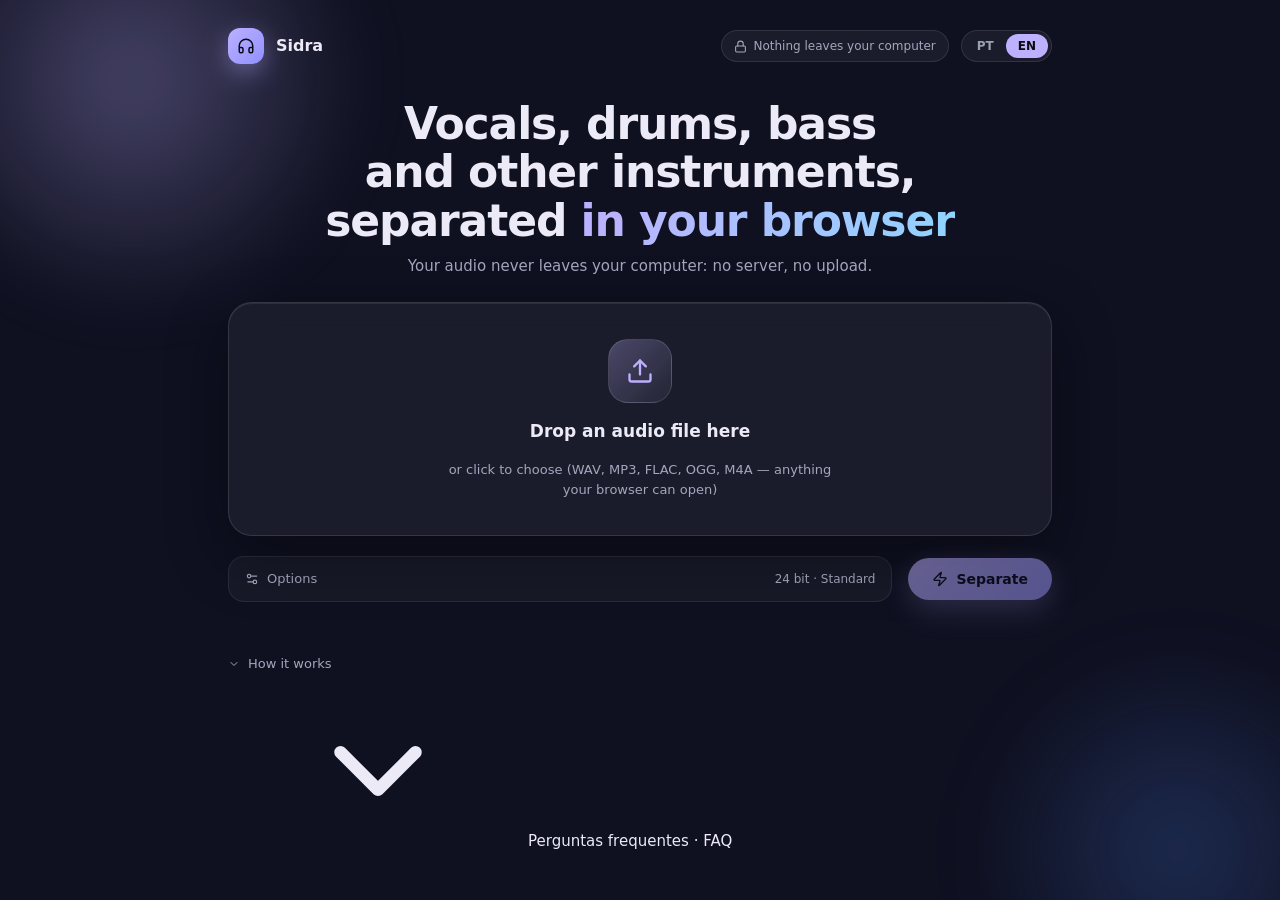
==== index.html @ 25a7bd75 "Renomeia para Sidra e adiciona SEO para sidrastems.com Titulo Sidra (PT/EN), meta tags, canonical, O" ====
<!doctype html>
<html lang="pt-BR">
<head>
<meta charset="utf-8">
<meta name="viewport" content="width=device-width, initial-scale=1">
<title>Sidra · Separador de Stems</title>
<link rel="icon" href="favicon.svg" type="image/svg+xml">
<link rel="canonical" href="https://sidrastems.com/">
<meta name="description" content="Sidra: separador de stems grátis no navegador. Separe voz, bateria, baixo e outros instrumentos de qualquer música com IA (Demucs). Sem upload, sem cadastro. Free AI stem splitter.">
<meta name="robots" content="index, follow, max-image-preview:large">
<meta name="theme-color" content="#0b0d14">
<meta property="og:type" content="website">
<meta property="og:site_name" content="Sidra">
<meta property="og:title" content="Sidra · Separador de Stems grátis no navegador">
<meta property="og:description" content="Separe voz, bateria, baixo e outros instrumentos com IA, direto no navegador. Sem upload, sem cadastro. Free stem separator.">
<meta property="og:url" content="https://sidrastems.com/">
<meta property="og:image" content="https://sidrastems.com/og.png">
<meta property="og:image:width" content="1200">
<meta property="og:image:height" content="630">
<meta property="og:locale" content="pt_BR">
<meta property="og:locale:alternate" content="en_US">
<meta name="twitter:card" content="summary_large_image">
<meta name="twitter:title" content="Sidra · Free stem separator in your browser">
<meta name="twitter:description" content="Split vocals, drums, bass and other instruments with AI. Runs locally in your browser: no upload, no sign-up.">
<meta name="twitter:image" content="https://sidrastems.com/og.png">
<script type="application/ld+json">
{"@context":"https://schema.org","@type":"WebApplication","name":"Sidra","alternateName":["Sidra Stems","Sidra Stem Separator"],"url":"https://sidrastems.com/","description":"Free AI stem separator that runs in the browser. Splits a song into vocals, drums, bass and other instruments using the open-source Demucs (htdemucs) model. No upload, no sign-up.","applicationCategory":"MultimediaApplication","operatingSystem":"Any (modern web browser)","browserRequirements":"Requires WebAssembly; WebGPU recommended (Chrome or Edge 113+)","inLanguage":["pt-BR","en"],"isAccessibleForFree":true,"offers":{"@type":"Offer","price":"0","priceCurrency":"USD"},"featureList":["Separa voz, bateria, baixo e outros","Roda no navegador, sem upload","Exporta WAV 16 ou 24 bits e .zip","Separate vocals, drums, bass and other stems","Runs locally, your audio never leaves your device"]}
</script>
<meta name="color-scheme" content="dark">
<style>
  /* ============================================================================================
     Interface "1f Glass" (handoff do Claude Design). Tema escuro único.

     COMO OS ESTADOS FUNCIONAM (o JS alterna, o CSS só esconde):
       - Cada estado é uma seção do HTML. Esconder = atributo `hidden` ou classe `.oculto`
         (as duas têm o mesmo efeito, abaixo). O app.js usa as duas.
       - #tela-selecao   estados "inicial" e "arquivo": hero + #zona + opções + botões.
                         Dentro de #zona: #zona-inicial (ícone upload) OU #zona-arquivo (cartão do arquivo).
       - #painel-status  estado "processando".
       - #painel-erro    estado "erro" (cartão do arquivo + #toast).
       - #painel-resultado  estado "resultado" (transporte + 4 cartões de stem).
     Nada de HTML é gerado em tempo de execução para os cartões: o JS só preenche texto, `d` dos
     paths do waveform, `href`/`aria-pressed`/`value` e alterna `hidden`.
     ============================================================================================ */
  :root {
    --ac: oklch(0.80 0.12 290);
    --ac2: #8fd3ff; --azul: #4060ff;
    --fundo: #0f1020; --texto: #eceaf6; --suave: #a7a5bd; --miolo: #171836;
    --ok: #8fe3b0; --erro: #ff8a80; --erro-texto: #d9b7b3;
    --sobre-ac: #0b0b14;
    --vidro: rgba(255,255,255,.05); --vidro-botao: rgba(255,255,255,.06); --vidro-leve: rgba(255,255,255,.08); --vidro-forte: rgba(255,255,255,.14);
    --borda-1: rgba(255,255,255,.08); --borda-2: rgba(255,255,255,.10); --borda-3: rgba(255,255,255,.12);
    --grad-primario: linear-gradient(135deg, var(--ac), color-mix(in oklch, var(--ac) 70%, var(--azul)));
    color-scheme: dark;
  }
  * { box-sizing: border-box; }
  [hidden], .oculto { display: none !important; }
  body { margin: 0; background: var(--fundo); }
  details > summary { list-style: none; }
  details > summary::-webkit-details-marker { display: none; }
  a { color: #b9c6ff; }
  a:hover { color: #dfe5ff; }
  button, select, input { font-family: system-ui, sans-serif; }
  button:focus-visible, summary:focus-visible, #zona:focus-visible, select:focus-visible, input:focus-visible { outline: 2px solid var(--ac); outline-offset: 2px; }

  /* ---- página e brilhos de fundo ---- */
  .pagina { background: var(--fundo); color: var(--texto); font: 15px/1.5 system-ui, -apple-system, "Segoe UI", sans-serif;
            min-height: 100dvh; display: flex; flex-direction: column; position: relative; overflow: hidden; isolation: isolate; }
  .brilhos { position: absolute; inset: 0; overflow: hidden; pointer-events: none; z-index: 0; }
  .brilho { position: absolute; border-radius: 50%; filter: blur(30px); }
  .brilho-a { width: 520px; height: 520px; left: -10%; top: -20%;
              background: radial-gradient(circle, color-mix(in oklch, var(--ac) 32%, transparent), transparent 65%);
              animation: deriva 18s ease-in-out infinite; }
  .brilho-b { width: 460px; height: 460px; right: -10%; bottom: -20%;
              background: radial-gradient(circle, rgba(80,140,255,.22), transparent 65%);
              animation: deriva 24s ease-in-out infinite reverse; }
  @keyframes deriva { 0% { transform: translate(0,0); } 50% { transform: translate(60px,-40px); } 100% { transform: translate(0,0); } }
  @keyframes girar { to { transform: rotate(360deg); } }
  @media (prefers-reduced-motion: reduce) {
    .brilho-a, .brilho-b, .anel-giro { animation: none; }
    * { transition-duration: .01ms !important; }
  }

  .conteudo { position: relative; z-index: 1; max-width: 880px; width: 100%; margin: 0 auto; padding: 28px 28px 48px;
              display: flex; flex-direction: column; gap: 20px; flex: 1; }
  .ic { width: 100%; height: 100%; display: block; }
  .icone { display: inline-flex; flex: none; }

  /* ---- cartão glass (base) ---- */
  .vidro { background: var(--vidro); border: 1px solid var(--borda-3); border-radius: 24px;
           -webkit-backdrop-filter: blur(20px); backdrop-filter: blur(20px);
           box-shadow: 0 20px 60px rgba(0,0,0,.35), inset 0 1px 0 rgba(255,255,255,.08); }

  /* ---- header ---- */
  .topo { display: flex; align-items: center; justify-content: space-between; gap: 16px; flex-wrap: wrap; }
  .marca { display: flex; align-items: center; gap: 12px; }
  .marca-logo { width: 36px; height: 36px; border-radius: 12px; background: linear-gradient(135deg, var(--ac), color-mix(in oklch, var(--ac) 60%, var(--azul)));
                display: inline-flex; align-items: center; justify-content: center; color: var(--sobre-ac);
                box-shadow: 0 8px 24px color-mix(in oklch, var(--ac) 40%, transparent); }
  .marca-logo .icone { width: 18px; height: 18px; }
  .marca strong { font-size: 16px; font-weight: 600; }
  .topo-dir { display: flex; align-items: center; gap: 12px; }
  .privacidade { display: inline-flex; align-items: center; gap: 6px; font-size: 12px; color: var(--suave); background: var(--vidro);
                 border: 1px solid var(--borda-2); padding: 6px 12px; border-radius: 999px; white-space: nowrap; }
  .privacidade .icone { width: 13px; height: 13px; }
  .idiomas { display: flex; background: var(--vidro); border: 1px solid var(--borda-2); border-radius: 999px; padding: 3px; }
  .idiomas button { border: 0; border-radius: 999px; padding: 5px 12px; font: 600 12px system-ui, sans-serif; cursor: pointer;
                    background: transparent; color: #9aa1ac; }
  .idiomas button[aria-pressed="true"] { background: var(--ac); color: #0b0b0c; }

  /* ---- hero ---- */
  .hero { text-align: center; padding: 16px 0 4px; display: flex; flex-direction: column; gap: 10px; align-items: center; }
  .hero h1 { margin: 0; font-size: clamp(30px, 4.5vw, 44px); font-weight: 600; letter-spacing: -0.025em; line-height: 1.1; text-wrap: balance; }
  .hero h1 .destaque { background: linear-gradient(90deg, var(--ac), var(--ac2)); -webkit-background-clip: text; background-clip: text; color: transparent; }
  .hero p { margin: 0; color: var(--suave); max-width: 52ch; text-wrap: pretty; }

  /* ---- drop zone ---- */
  #zona { padding: 36px 28px; display: flex; flex-direction: column; align-items: center; gap: 16px; cursor: pointer;
          transition: border-color .2s, background .2s; }
  #zona:hover, #zona.sobre { border-color: var(--ac); background: rgba(255,255,255,.07); }
  .zona-inicial { display: flex; flex-direction: column; align-items: center; gap: 16px; }
  .zona-icone { width: 64px; height: 64px; border-radius: 20px; background: linear-gradient(135deg, color-mix(in oklch, var(--ac) 30%, transparent), rgba(255,255,255,.04));
                border: 1px solid var(--borda-3); display: inline-flex; align-items: center; justify-content: center; color: var(--ac); }
  .zona-icone .icone { width: 28px; height: 28px; }
  .zona-titulo { font-size: 17px; font-weight: 600; }
  .zona-dica { font-size: 13px; color: var(--suave); text-align: center; max-width: 50ch; text-wrap: pretty; }
  .zona-arquivo { width: 100%; display: flex; flex-direction: column; gap: 14px; }
  .arquivo-linha { display: flex; align-items: center; gap: 12px; flex-wrap: wrap; }
  .arquivo-icone { width: 40px; height: 40px; border-radius: 12px; background: color-mix(in oklch, var(--ac) 20%, transparent);
                   display: inline-flex; align-items: center; justify-content: center; color: var(--ac); }
  .arquivo-icone .icone { width: 18px; height: 18px; }
  .arquivo-texto { display: flex; flex-direction: column; min-width: 0; }
  .arquivo-texto strong { font-weight: 600; word-break: break-all; }
  .arquivo-meta { font-size: 12px; color: var(--suave); }
  .arquivo-pronto { margin-left: auto; display: inline-flex; align-items: center; gap: 6px; font-size: 12px; color: var(--ok); }
  .arquivo-pronto .icone { width: 14px; height: 14px; }
  .onda-caixa { background: rgba(0,0,0,.25); border-radius: 14px; padding: 10px 14px; }

  /* ---- waveform (SVG de área) ---- */
  .onda { width: 100%; height: 64px; display: block; }
  .onda-fundo { fill: rgba(255,255,255,.14); }
  .onda-frente { fill: var(--ac); }

  /* ---- opções + botões ---- */
  .linha-acao { display: flex; justify-content: space-between; align-items: center; gap: 16px; flex-wrap: wrap; }
  #opcoes { flex: 1; min-width: 240px; background: rgba(255,255,255,.04); border: 1px solid var(--borda-1); border-radius: 16px; padding: 12px 16px; }
  #opcoes > summary { cursor: pointer; font-size: 13px; color: var(--suave); display: flex; align-items: center; gap: 8px; }
  #opcoes > summary .icone { width: 14px; height: 14px; }
  #resumo-opcoes { margin-left: auto; font-size: 12px; }
  .opcoes-grade { display: grid; grid-template-columns: repeat(auto-fit, minmax(min(100%, 180px), 1fr)); gap: 12px; margin-top: 14px; }
  .opcoes-grade label { display: flex; flex-direction: column; gap: 4px; font-size: 12px; color: var(--suave); }
  .opcoes-grade select { font: 13px system-ui, sans-serif; color: var(--texto); background: var(--vidro-botao); border: 1px solid var(--borda-2); border-radius: 10px; padding: 8px 10px; }
  .botoes { display: flex; gap: 10px; align-items: center; flex-wrap: wrap; }

  .btn { display: inline-flex; align-items: center; gap: 8px; font: 600 14px system-ui, sans-serif; border-radius: 999px; cursor: pointer; white-space: nowrap; }
  .btn .icone { width: 16px; height: 16px; }
  .btn-primario { background: var(--grad-primario); color: var(--sobre-ac); border: 0; padding: 13px 24px;
                  box-shadow: 0 10px 30px color-mix(in oklch, var(--ac) 35%, transparent); }
  .btn-secundario { background: var(--vidro-botao); color: var(--texto); border: 1px solid var(--borda-2); padding: 12px 20px; }
  .btn-secundario:hover { background: var(--vidro-forte); }
  .btn:disabled { opacity: .5; cursor: default; }

  /* ---- processando ---- */
  #painel-status { padding: 32px; display: flex; flex-direction: column; gap: 20px; align-items: center; text-align: center; }
  .anel { --p: 0%; width: 88px; height: 88px; border-radius: 50%; display: flex; align-items: center; justify-content: center; position: relative;
          background: conic-gradient(var(--ac) 0 var(--p), rgba(255,255,255,.08) var(--p) 100%); }
  .anel-giro { position: absolute; inset: 0; border-radius: 50%; background: conic-gradient(transparent 0 70%, rgba(255,255,255,.25) 85%, transparent 100%);
               animation: girar 2s linear infinite; }
  .anel-miolo { width: 70px; height: 70px; border-radius: 50%; background: var(--miolo); display: flex; align-items: center; justify-content: center;
                font: 600 16px system-ui, sans-serif; color: var(--texto); position: relative; }
  .proc-texto { display: flex; flex-direction: column; gap: 4px; }
  #status-texto { font-size: 18px; font-weight: 600; }
  #status-detalhe { color: var(--suave); font-size: 13px; }
  #status-detalhe:empty { display: none; }
  .trilho { width: 100%; max-width: 420px; height: 6px; border-radius: 999px; background: var(--vidro-leve); overflow: hidden; position: relative; }
  #barra { height: 100%; width: 0; border-radius: 999px; background: linear-gradient(90deg, var(--ac), var(--ac2)); transition: width .25s; }
  #avisos { color: var(--erro); font-size: 12px; white-space: pre-wrap; }
  #avisos:empty { display: none; }
  #cancelar { font-size: 13px; padding: 10px 18px; }

  /* ---- erro (cartão do arquivo) ---- */
  #painel-erro { padding: 36px 28px; display: flex; flex-direction: column; align-items: center; gap: 16px; text-align: center; box-shadow: 0 20px 60px rgba(0,0,0,.35); }
  #painel-erro .zona-icone { background: rgba(255,255,255,.04); color: var(--suave); }
  #painel-erro .zona-icone .icone { width: 28px; height: 28px; }
  .erro-acoes { display: flex; gap: 10px; flex-wrap: wrap; justify-content: center; }
  .erro-acoes .btn-primario { padding: 12px 22px; }

  /* ---- transporte ---- */
  #transporte { display: flex; align-items: center; gap: 14px; flex-wrap: wrap; background: var(--vidro); border: 1px solid var(--borda-3); border-radius: 20px; padding: 12px 16px;
                -webkit-backdrop-filter: blur(20px); backdrop-filter: blur(20px); }
  #btn-play { width: 48px; height: 48px; border-radius: 50%; border: 0; background: var(--grad-primario); color: var(--sobre-ac);
              display: inline-flex; align-items: center; justify-content: center; cursor: pointer;
              box-shadow: 0 8px 24px color-mix(in oklch, var(--ac) 35%, transparent); }
  #btn-play .icone { width: 18px; height: 18px; }
  .transporte-info { display: flex; flex-direction: column; min-width: 0; flex: 1; }
  .transporte-tempo { font-variant-numeric: tabular-nums; font-weight: 700; }
  .transporte-tempo .total { color: var(--suave); font-weight: 400; }
  #resumo { font-size: 12px; color: var(--suave); white-space: nowrap; overflow: hidden; text-overflow: ellipsis; }
  #baixar-todos { font-size: 13px; padding: 10px 16px; background: var(--vidro-leve); border: 1px solid var(--borda-3); color: var(--texto); }
  #baixar-todos:hover { background: var(--vidro-forte); }

  /* ---- cartões de stem ---- */
  #grade-stems { display: grid; grid-template-columns: repeat(auto-fit, minmax(min(100%, 340px), 1fr)); gap: 14px; }
  .stem-cartao { background: var(--vidro); border: 1px solid var(--borda-2); border-radius: 20px; padding: 16px 18px;
                 -webkit-backdrop-filter: blur(20px); backdrop-filter: blur(20px);
                 display: flex; flex-direction: column; gap: 12px; box-shadow: inset 0 1px 0 rgba(255,255,255,.06); transition: opacity .2s; }
  .stem-cartao[data-inativo="true"] { opacity: .35; }
  .stem-topo { display: flex; align-items: center; gap: 10px; }
  .stem-icone { width: 32px; height: 32px; border-radius: 10px; background: color-mix(in oklch, var(--ac) 18%, transparent);
                display: inline-flex; align-items: center; justify-content: center; color: var(--ac); }
  .stem-icone .icone { width: 16px; height: 16px; }
  .btn-play-stem { width: 36px; height: 36px; flex: none; border-radius: 50%; border: 0; background: var(--grad-primario); color: var(--sobre-ac);
                   display: inline-flex; align-items: center; justify-content: center; cursor: pointer; padding: 0;
                   box-shadow: 0 10px 30px color-mix(in oklch, var(--ac) 35%, transparent); }
  .btn-play-stem .icone { width: 14px; height: 14px; }
  .stem-nome { font-weight: 600; }
  .stem-meta { margin-left: auto; font-size: 12px; color: var(--suave); }
  .stem-controles { display: flex; align-items: center; gap: 8px; flex-wrap: wrap; }
  .stem-controles button { height: 30px; padding: 0 12px; border-radius: 999px; border: 1px solid var(--borda-3); font: 600 12px system-ui, sans-serif; cursor: pointer;
                           background: var(--vidro-botao); color: var(--texto); white-space: nowrap; }
  .stem-controles .btn-mudo[aria-pressed="true"] { background: #ff8a80; color: #2a0d0a; }
  .stem-controles .btn-solo[aria-pressed="true"] { background: var(--ac); color: var(--sobre-ac); }
  .stem-vol-icone { width: 14px; height: 14px; display: inline-flex; color: var(--suave); margin-left: 4px; }
  .stem-controles input[type=range] { flex: 1; min-width: 60px; accent-color: var(--ac); height: 30px; margin: 0; }
  .stem-controles .btn-wav { display: inline-flex; align-items: center; gap: 6px; background: var(--vidro-leve); color: var(--ac); }
  .stem-controles .btn-wav:hover { background: var(--vidro-forte); }
  .stem-controles .btn-wav .icone { width: 14px; height: 14px; }

  /* ---- toast de erro ---- */
  #toast { position: absolute; right: 20px; bottom: 20px; z-index: 2; max-width: 380px; background: rgba(40,16,24,.75); border: 1px solid rgba(255,120,110,.35);
           border-radius: 16px; padding: 14px 16px; -webkit-backdrop-filter: blur(20px); backdrop-filter: blur(20px);
           display: flex; gap: 12px; align-items: flex-start; box-shadow: 0 20px 50px rgba(0,0,0,.5); }
  #toast > .icone { width: 20px; height: 20px; color: var(--erro); }
  .toast-texto { display: flex; flex-direction: column; gap: 2px; flex: 1; min-width: 0; }
  #toast-titulo { font-size: 14px; font-weight: 700; }
  #toast-detalhe { font-size: 12px; color: var(--erro-texto); text-wrap: pretty; }
  #toast-fechar { width: 24px; height: 24px; border: 0; background: transparent; color: var(--erro-texto); cursor: pointer; padding: 0; display: inline-flex; }
  #toast-fechar .icone { width: 16px; height: 16px; margin: auto; }

  /* ---- como funciona ---- */
  #como { margin-top: auto; color: var(--suave); font-size: 13px; }
  #como > summary { cursor: pointer; display: inline-flex; align-items: center; gap: 8px; }
  #como > summary .icone { width: 12px; height: 12px; }
  #como p { margin: 8px 0 0; max-width: 70ch; text-wrap: pretty; }
  #como p strong { color: var(--texto); font-weight: 500; }

  @media (max-width: 560px) {
    .conteudo { padding: 20px 16px 40px; }
    #zona, #painel-erro { padding: 28px 16px; }
  }
</style>
</head>
<body>
<!-- Ícones Lucide (MIT), traço 2, pontas redondas. Uso: <span class="icone"><svg class="ic"><use href="#i-nome"/></svg></span> -->
<svg width="0" height="0" style="position:absolute" aria-hidden="true" focusable="false">
  <defs>
    <symbol id="i-upload" viewBox="0 0 24 24" fill="none" stroke="currentColor" stroke-width="2" stroke-linecap="round" stroke-linejoin="round"><path d="M21 15v4a2 2 0 0 1-2 2H5a2 2 0 0 1-2-2v-4"/><polyline points="17 8 12 3 7 8"/><line x1="12" x2="12" y1="3" y2="15"/></symbol>
    <symbol id="i-download" viewBox="0 0 24 24" fill="none" stroke="currentColor" stroke-width="2" stroke-linecap="round" stroke-linejoin="round"><path d="M21 15v4a2 2 0 0 1-2 2H5a2 2 0 0 1-2-2v-4"/><polyline points="7 10 12 15 17 10"/><line x1="12" x2="12" y1="15" y2="3"/></symbol>
    <symbol id="i-play" viewBox="0 0 24 24" fill="none" stroke="currentColor" stroke-width="2" stroke-linecap="round" stroke-linejoin="round"><polygon points="6 3 20 12 6 21 6 3" fill="currentColor"/></symbol>
    <symbol id="i-pause" viewBox="0 0 24 24" fill="none" stroke="currentColor" stroke-width="2" stroke-linecap="round" stroke-linejoin="round"><rect x="14" y="4" width="4" height="16" rx="1" fill="currentColor"/><rect x="6" y="4" width="4" height="16" rx="1" fill="currentColor"/></symbol>
    <symbol id="i-volume" viewBox="0 0 24 24" fill="none" stroke="currentColor" stroke-width="2" stroke-linecap="round" stroke-linejoin="round"><path d="M11 4.702a.705.705 0 0 0-1.203-.498L6.413 7.587A1.4 1.4 0 0 1 5.416 8H3a1 1 0 0 0-1 1v6a1 1 0 0 0 1 1h2.416a1.4 1.4 0 0 1 .997.413l3.383 3.384A.705.705 0 0 0 11 19.298z"/><path d="M16 9a5 5 0 0 1 0 6"/><path d="M19.364 18.364a9 9 0 0 0 0-12.728"/></symbol>
    <symbol id="i-x" viewBox="0 0 24 24" fill="none" stroke="currentColor" stroke-width="2" stroke-linecap="round" stroke-linejoin="round"><path d="M18 6 6 18"/><path d="m6 6 12 12"/></symbol>
    <symbol id="i-check" viewBox="0 0 24 24" fill="none" stroke="currentColor" stroke-width="2" stroke-linecap="round" stroke-linejoin="round"><path d="M20 6 9 17l-5-5"/></symbol>
    <symbol id="i-alert" viewBox="0 0 24 24" fill="none" stroke="currentColor" stroke-width="2" stroke-linecap="round" stroke-linejoin="round"><path d="m21.73 18-8-14a2 2 0 0 0-3.48 0l-8 14A2 2 0 0 0 4 21h16a2 2 0 0 0 1.73-3"/><path d="M12 9v4"/><path d="M12 17h.01"/></symbol>
    <symbol id="i-chev" viewBox="0 0 24 24" fill="none" stroke="currentColor" stroke-width="2" stroke-linecap="round" stroke-linejoin="round"><path d="m6 9 6 6 6-6"/></symbol>
    <symbol id="i-mic" viewBox="0 0 24 24" fill="none" stroke="currentColor" stroke-width="2" stroke-linecap="round" stroke-linejoin="round"><path d="M12 2a3 3 0 0 0-3 3v7a3 3 0 0 0 6 0V5a3 3 0 0 0-3-3Z"/><path d="M19 10v2a7 7 0 0 1-14 0v-2"/><line x1="12" x2="12" y1="19" y2="22"/></symbol>
    <symbol id="i-drum" viewBox="0 0 24 24" fill="none" stroke="currentColor" stroke-width="2" stroke-linecap="round" stroke-linejoin="round"><path d="m2 2 8 8"/><path d="m22 2-8 8"/><ellipse cx="12" cy="9" rx="10" ry="5"/><path d="M7 13.4v7.9"/><path d="M12 14v8"/><path d="M17 13.4v7.9"/><path d="M2 9v8a10 5 0 0 0 20 0V9"/></symbol>
    <symbol id="i-lines" viewBox="0 0 24 24" fill="none" stroke="currentColor" stroke-width="2" stroke-linecap="round" stroke-linejoin="round"><path d="M2 10v3"/><path d="M6 6v11"/><path d="M10 3v18"/><path d="M14 8v7"/><path d="M18 5v13"/><path d="M22 10v3"/></symbol>
    <symbol id="i-music" viewBox="0 0 24 24" fill="none" stroke="currentColor" stroke-width="2" stroke-linecap="round" stroke-linejoin="round"><path d="M9 18V5l12-2v13"/><circle cx="6" cy="18" r="3"/><circle cx="18" cy="16" r="3"/></symbol>
    <symbol id="i-zap" viewBox="0 0 24 24" fill="none" stroke="currentColor" stroke-width="2" stroke-linecap="round" stroke-linejoin="round"><path d="M4 14a1 1 0 0 1-.78-1.63l9.9-10.2a.5.5 0 0 1 .86.46l-1.92 6.02A1 1 0 0 0 13 10h7a1 1 0 0 1 .78 1.63l-9.9 10.2a.5.5 0 0 1-.86-.46l1.92-6.02A1 1 0 0 0 11 14z"/></symbol>
    <symbol id="i-headphones" viewBox="0 0 24 24" fill="none" stroke="currentColor" stroke-width="2" stroke-linecap="round" stroke-linejoin="round"><path d="M3 14h3a2 2 0 0 1 2 2v3a2 2 0 0 1-2 2H5a2 2 0 0 1-2-2v-7a9 9 0 0 1 18 0v7a2 2 0 0 1-2 2h-1a2 2 0 0 1-2-2v-3a2 2 0 0 1 2-2h3"/></symbol>
    <symbol id="i-file" viewBox="0 0 24 24" fill="none" stroke="currentColor" stroke-width="2" stroke-linecap="round" stroke-linejoin="round"><path d="M4 22h14a2 2 0 0 0 2-2V7l-5-5H6a2 2 0 0 0-2 2v2"/><path d="M14 2v4a2 2 0 0 0 2 2h4"/><circle cx="3" cy="17" r="1"/><path d="M2 17v-3a4 4 0 0 1 8 0v3"/><circle cx="9" cy="17" r="1"/></symbol>
    <symbol id="i-settings" viewBox="0 0 24 24" fill="none" stroke="currentColor" stroke-width="2" stroke-linecap="round" stroke-linejoin="round"><path d="M20 7h-9"/><path d="M14 17H5"/><circle cx="17" cy="17" r="3"/><circle cx="7" cy="7" r="3"/></symbol>
    <symbol id="i-lock" viewBox="0 0 24 24" fill="none" stroke="currentColor" stroke-width="2" stroke-linecap="round" stroke-linejoin="round"><rect width="18" height="11" x="3" y="11" rx="2" ry="2"/><path d="M7 11V7a5 5 0 0 1 10 0v4"/></symbol>
  </defs>
</svg>

<div class="pagina">
  <div class="brilhos" aria-hidden="true"><div class="brilho brilho-a"></div><div class="brilho brilho-b"></div></div>

  <main class="conteudo">
    <header class="topo">
      <div class="marca">
        <span class="marca-logo"><span class="icone"><svg class="ic"><use href="#i-headphones"/></svg></span></span>
        <strong data-i18n="titulo">Sidra</strong>
      </div>
      <div class="topo-dir">
        <span class="privacidade"><span class="icone"><svg class="ic"><use href="#i-lock"/></svg></span><span data-i18n="privacidade">Nada sai do seu computador</span></span>
        <div class="idiomas" role="group" data-i18n-aria="idiomaAria" aria-label="Idioma">
          <button type="button" id="idioma-pt" data-idioma="pt" aria-pressed="true">PT</button>
          <button type="button" id="idioma-en" data-idioma="en" aria-pressed="false">EN</button>
        </div>
      </div>
    </header>

    <!-- estados "inicial" e "arquivo" -->
    <section id="tela-selecao" style="display:contents">
      <div class="hero">
        <h1><span data-i18n="sub1">Voz, bateria, baixo e outros instrumentos, separados</span> <span class="destaque" data-i18n="sub2">no seu navegador</span></h1>
        <p data-i18n="sub3b">O áudio não sai do seu computador: não há servidor nem upload.</p>
      </div>

      <div id="zona" class="vidro" tabindex="0" role="button" aria-label="Escolher arquivo de áudio" data-i18n-aria="zonaAria">
        <div id="zona-inicial" class="zona-inicial">
          <span class="zona-icone"><span class="icone"><svg class="ic"><use href="#i-upload"/></svg></span></span>
          <strong class="zona-titulo" data-i18n="arraste">Arraste um arquivo de áudio aqui</strong>
          <span class="zona-dica" data-i18n="ouClique">ou clique para escolher (WAV, MP3, FLAC, OGG, M4A — o que o navegador souber abrir)</span>
        </div>
        <div id="zona-arquivo" class="zona-arquivo" hidden>
          <div class="arquivo-linha">
            <span class="arquivo-icone"><span class="icone"><svg class="ic"><use href="#i-file"/></svg></span></span>
            <div class="arquivo-texto"><strong id="arquivo-nome"></strong><span id="arquivo-meta" class="arquivo-meta"></span></div>
            <span id="arquivo-pronto" class="arquivo-pronto"><span class="icone"><svg class="ic"><use href="#i-check"/></svg></span><span data-i18n="prontoPara">Pronto para separar</span></span>
          </div>
          <div class="onda-caixa">
            <svg id="onda-arquivo" class="onda" viewBox="0 0 384 100" preserveAspectRatio="none" aria-hidden="true">
              <path class="onda-fundo" d=""/>
              <clipPath id="clip-arquivo"><rect class="onda-corte" x="0" y="0" width="0" height="100"/></clipPath>
              <path class="onda-frente" d="" clip-path="url(#clip-arquivo)"/>
              <line class="onda-cabeca" x1="0" x2="0" y1="0" y2="100" stroke="#fff" stroke-width="1" vector-effect="non-scaling-stroke" opacity=".85" hidden/>
            </svg>
          </div>
        </div>
      </div>
      <input id="entrada" type="file" accept="audio/*,.wav,.mp3,.flac,.ogg,.m4a,.aac" class="oculto">

      <div class="linha-acao">
        <details id="opcoes">
          <summary><span class="icone"><svg class="ic"><use href="#i-settings"/></svg></span><span data-i18n="opcoes">Opções</span><span id="resumo-opcoes">24 bits · Padrão</span></summary>
          <div class="opcoes-grade">
            <label><span data-i18n="formato">Formato do WAV</span>
              <select id="bits"><option value="24" selected data-i18n="b24">24 bits</option><option value="16" data-i18n="b16">16 bits</option></select>
            </label>
            <label><span data-i18n="sobre">Tipo</span>
              <select id="overlap"><option value="0.1" data-i18n="tipoRapido">Rápido</option><option value="0.25" selected data-i18n="tipoPadrao">Padrão</option><option value="0.5" data-i18n="tipoAlto">Alto</option></select>
            </label>
          </div>
        </details>
        <div class="botoes">
          <button type="button" id="btn-novo" class="btn btn-secundario" hidden data-i18n="novo">Novo arquivo</button>
          <button type="button" id="separar" class="btn btn-primario" disabled><span class="icone"><svg class="ic"><use href="#i-zap"/></svg></span><span data-i18n="separar">Separar</span></button>
        </div>
      </div>
    </section>

    <!-- estado "processando" -->
    <section id="painel-status" class="vidro oculto" aria-live="polite">
      <div id="anel" class="anel" role="progressbar" aria-valuemin="0" aria-valuemax="100" aria-valuenow="0">
        <div class="anel-giro"></div>
        <div id="anel-pct" class="anel-miolo">0%</div>
      </div>
      <div class="proc-texto"><strong id="status-texto"></strong><span id="status-detalhe"></span></div>
      <div class="trilho"><div id="barra"></div></div>
      <div id="avisos"></div>
      <button type="button" id="cancelar" class="btn btn-secundario oculto" data-i18n="cancelar">Cancelar</button>
    </section>

    <!-- estado "erro": cartão do arquivo + #toast mais abaixo -->
    <section id="painel-erro" class="vidro" hidden>
      <span class="zona-icone"><span class="icone"><svg class="ic"><use href="#i-file"/></svg></span></span>
      <strong id="erro-nome" class="zona-titulo"></strong>
      <span id="erro-meta" class="arquivo-meta"></span>
      <div class="erro-acoes">
        <button type="button" id="btn-tentar" class="btn btn-primario" data-i18n="tentar">Tentar de novo</button>
        <button type="button" id="btn-novo-erro" class="btn btn-secundario" data-i18n="novo">Novo arquivo</button>
      </div>
    </section>

    <!-- estado "resultado" -->
    <section id="painel-resultado" class="oculto" style="display:contents">
      <div id="transporte">
        <button type="button" id="btn-play" aria-label="Tocar" data-i18n-aria="tocar">
          <span id="icone-play" class="icone"><svg class="ic"><use href="#i-play"/></svg></span>
          <span id="icone-pause" class="icone" hidden><svg class="ic"><use href="#i-pause"/></svg></span>
        </button>
        <div class="transporte-info">
          <strong class="transporte-tempo"><span id="tempo">0:00</span> <span class="total">/ <span id="duracao-total">0:00</span></span></strong>
          <span id="resumo"></span>
        </div>
        <button type="button" id="baixar-todos" class="btn btn-secundario"><span class="icone"><svg class="ic"><use href="#i-download"/></svg></span><span data-i18n="baixarTodos">Baixar todos</span></button>
      </div>

      <div id="grade-stems">
        <!-- 4 cartões idênticos (vocals, drums, bass, other). O JS preenche meta, ondas, aria-pressed, value, e alterna data-inativo. -->
        <div class="stem-cartao" id="stem-vocals" data-stem="vocals">
          <div class="stem-topo">
            <span class="stem-icone"><span class="icone"><svg class="ic"><use href="#i-mic"/></svg></span></span>
            <strong class="stem-nome" data-i18n="nomes.vocals">Voz</strong>
            <span class="stem-meta"></span>
            <button type="button" class="btn-play-stem" aria-label="Tocar"><span class="icone ic-play"><svg class="ic"><use href="#i-play"/></svg></span><span class="icone ic-pause" hidden><svg class="ic"><use href="#i-pause"/></svg></span></button>
          </div>
          <svg class="onda" viewBox="0 0 384 100" preserveAspectRatio="none" aria-hidden="true">
            <path class="onda-fundo" d=""/>
            <clipPath id="clip-vocals"><rect class="onda-corte" x="0" y="0" width="0" height="100"/></clipPath>
            <path class="onda-frente" d="" clip-path="url(#clip-vocals)"/>
            <line class="onda-cabeca" x1="0" x2="0" y1="0" y2="100" stroke="#fff" stroke-width="1" vector-effect="non-scaling-stroke" opacity=".85" hidden/>
          </svg>
          <div class="stem-controles">
            <button type="button" class="btn-mudo" aria-pressed="false" data-i18n="mute">Mudo</button>
            <button type="button" class="btn-solo" aria-pressed="false" data-i18n="solo">Solo</button>
            <span class="stem-vol-icone"><svg class="ic"><use href="#i-volume"/></svg></span>
            <input type="range" class="volume" min="0" max="100" value="100" aria-label="Volume" data-i18n-aria="volume">
            <button type="button" class="btn-wav"><span class="icone"><svg class="ic"><use href="#i-download"/></svg></span>WAV</button>
          </div>
        </div>

        <div class="stem-cartao" id="stem-drums" data-stem="drums">
          <div class="stem-topo">
            <span class="stem-icone"><span class="icone"><svg class="ic"><use href="#i-drum"/></svg></span></span>
            <strong class="stem-nome" data-i18n="nomes.drums">Bateria</strong>
            <span class="stem-meta"></span>
            <button type="button" class="btn-play-stem" aria-label="Tocar"><span class="icone ic-play"><svg class="ic"><use href="#i-play"/></svg></span><span class="icone ic-pause" hidden><svg class="ic"><use href="#i-pause"/></svg></span></button>
          </div>
          <svg class="onda" viewBox="0 0 384 100" preserveAspectRatio="none" aria-hidden="true">
            <path class="onda-fundo" d=""/>
            <clipPath id="clip-drums"><rect class="onda-corte" x="0" y="0" width="0" height="100"/></clipPath>
            <path class="onda-frente" d="" clip-path="url(#clip-drums)"/>
            <line class="onda-cabeca" x1="0" x2="0" y1="0" y2="100" stroke="#fff" stroke-width="1" vector-effect="non-scaling-stroke" opacity=".85" hidden/>
          </svg>
          <div class="stem-controles">
            <button type="button" class="btn-mudo" aria-pressed="false" data-i18n="mute">Mudo</button>
            <button type="button" class="btn-solo" aria-pressed="false" data-i18n="solo">Solo</button>
            <span class="stem-vol-icone"><svg class="ic"><use href="#i-volume"/></svg></span>
            <input type="range" class="volume" min="0" max="100" value="100" aria-label="Volume" data-i18n-aria="volume">
            <button type="button" class="btn-wav"><span class="icone"><svg class="ic"><use href="#i-download"/></svg></span>WAV</button>
          </div>
        </div>

        <div class="stem-cartao" id="stem-bass" data-stem="bass">
          <div class="stem-topo">
            <span class="stem-icone"><span class="icone"><svg class="ic"><use href="#i-lines"/></svg></span></span>
            <strong class="stem-nome" data-i18n="nomes.bass">Baixo</strong>
            <span class="stem-meta"></span>
            <button type="button" class="btn-play-stem" aria-label="Tocar"><span class="icone ic-play"><svg class="ic"><use href="#i-play"/></svg></span><span class="icone ic-pause" hidden><svg class="ic"><use href="#i-pause"/></svg></span></button>
          </div>
          <svg class="onda" viewBox="0 0 384 100" preserveAspectRatio="none" aria-hidden="true">
            <path class="onda-fundo" d=""/>
            <clipPath id="clip-bass"><rect class="onda-corte" x="0" y="0" width="0" height="100"/></clipPath>
            <path class="onda-frente" d="" clip-path="url(#clip-bass)"/>
            <line class="onda-cabeca" x1="0" x2="0" y1="0" y2="100" stroke="#fff" stroke-width="1" vector-effect="non-scaling-stroke" opacity=".85" hidden/>
          </svg>
          <div class="stem-controles">
            <button type="button" class="btn-mudo" aria-pressed="false" data-i18n="mute">Mudo</button>
            <button type="button" class="btn-solo" aria-pressed="false" data-i18n="solo">Solo</button>
            <span class="stem-vol-icone"><svg class="ic"><use href="#i-volume"/></svg></span>
            <input type="range" class="volume" min="0" max="100" value="100" aria-label="Volume" data-i18n-aria="volume">
            <button type="button" class="btn-wav"><span class="icone"><svg class="ic"><use href="#i-download"/></svg></span>WAV</button>
          </div>
        </div>

        <div class="stem-cartao" id="stem-other" data-stem="other">
          <div class="stem-topo">
            <span class="stem-icone"><span class="icone"><svg class="ic"><use href="#i-music"/></svg></span></span>
            <strong class="stem-nome" data-i18n="nomes.other">Outros</strong>
            <span class="stem-meta"></span>
            <button type="button" class="btn-play-stem" aria-label="Tocar"><span class="icone ic-play"><svg class="ic"><use href="#i-play"/></svg></span><span class="icone ic-pause" hidden><svg class="ic"><use href="#i-pause"/></svg></span></button>
          </div>
          <svg class="onda" viewBox="0 0 384 100" preserveAspectRatio="none" aria-hidden="true">
            <path class="onda-fundo" d=""/>
            <clipPath id="clip-other"><rect class="onda-corte" x="0" y="0" width="0" height="100"/></clipPath>
            <path class="onda-frente" d="" clip-path="url(#clip-other)"/>
            <line class="onda-cabeca" x1="0" x2="0" y1="0" y2="100" stroke="#fff" stroke-width="1" vector-effect="non-scaling-stroke" opacity=".85" hidden/>
          </svg>
          <div class="stem-controles">
            <button type="button" class="btn-mudo" aria-pressed="false" data-i18n="mute">Mudo</button>
            <button type="button" class="btn-solo" aria-pressed="false" data-i18n="solo">Solo</button>
            <span class="stem-vol-icone"><svg class="ic"><use href="#i-volume"/></svg></span>
            <input type="range" class="volume" min="0" max="100" value="100" aria-label="Volume" data-i18n-aria="volume">
            <button type="button" class="btn-wav"><span class="icone"><svg class="ic"><use href="#i-download"/></svg></span>WAV</button>
          </div>
        </div>
      </div>

    </section>

    <details id="como">
      <summary><span class="icone"><svg class="ic"><use href="#i-chev"/></svg></span><span data-i18n="comoT">Como funciona</span></summary>
      <p><span data-i18n-html="comoHtml">O modelo <a href="https://github.com/facebookresearch/demucs">htdemucs</a> (Demucs v4, Meta/FAIR, licença MIT) roda aqui mesmo, com o <a href="https://onnxruntime.ai/">ONNX Runtime Web</a>. A saída é sempre 44,1 kHz estéreo.</span></p>
      <p><strong data-i18n="req">Requisitos</strong>: <span data-i18n="reqTxt">Funciona melhor no Chrome ou no Edge 113+, que usam a placa de vídeo (WebGPU). Firefox e Safari usam a CPU: é mais lento e chega a ~3 GB de memória. Na primeira visita são baixados ~90 MB do modelo (depois ficam em cache). Precisa de memória livre suficiente; celular não é recomendado e músicas acima de 15 minutos podem esgotá-la.</span></p>
      <p><strong data-i18n="uso">Uso</strong>: <span data-i18n="usoTxt">O áudio não sai do seu computador. Envie apenas áudio que você tem direito de usar e processar. O modelo é o htdemucs (Demucs, Meta/FAIR, licença MIT); o resultado pode não ser perfeito.</span></p>
    </details>

    <details id="faq">
      <summary><span class="icone"><svg class="ic"><use href="#i-chev"/></svg></span><span>Perguntas frequentes · FAQ</span></summary>
      <div lang="pt-BR">
        <p><strong>O que é um stem?</strong> É uma faixa isolada de uma música: voz, bateria, baixo ou os demais instrumentos.</p>
        <p><strong>Como separar a voz de uma música?</strong> Envie o áudio (MP3, WAV, FLAC e outros) e o Sidra separa voz, bateria, baixo e outros em poucos minutos, direto no navegador.</p>
        <p><strong>É grátis? Precisa de cadastro?</strong> É grátis e não pede cadastro. O áudio não sai do seu computador: não há servidor nem upload.</p>
        <p><strong>Que modelo usa?</strong> O htdemucs (Demucs v4, Meta/FAIR, licença MIT), executado com ONNX Runtime Web.</p>
        <p><strong>Posso baixar os stems?</strong> Sim, em WAV de 16 ou 24 bits, faixa por faixa ou todas num .zip.</p>
      </div>
      <div lang="en">
        <p><strong>What is a stem?</strong> An isolated track from a song: vocals, drums, bass or the remaining instruments.</p>
        <p><strong>How do I remove vocals or make an acapella?</strong> Upload your audio and Sidra splits it into vocals, drums, bass and other instruments in your browser.</p>
        <p><strong>Is it free? Do I need an account?</strong> It is free with no sign-up. Your audio never leaves your device: there is no server and no upload.</p>
        <p><strong>Which model does it use?</strong> htdemucs (Demucs v4, Meta/FAIR, MIT license), run with ONNX Runtime Web.</p>
        <p><strong>Can I download the stems?</strong> Yes, as 16 or 24-bit WAV, one by one or all in a .zip.</p>
      </div>
    </details>
  </main>

  <!-- toast de erro (fora do fluxo, canto inferior direito) -->
  <div id="toast" role="alert" hidden>
    <span class="icone"><svg class="ic"><use href="#i-alert"/></svg></span>
    <div class="toast-texto"><strong id="toast-titulo" data-i18n="erro">Não deu certo</strong><span id="toast-detalhe"></span></div>
    <button type="button" id="toast-fechar" aria-label="Fechar" data-i18n-aria="fechar"><span class="icone"><svg class="ic"><use href="#i-x"/></svg></span></button>
  </div>
</div>
<script type="module" src="idiomas.js"></script>
<script type="module" src="app.js"></script>
</body>
</html>
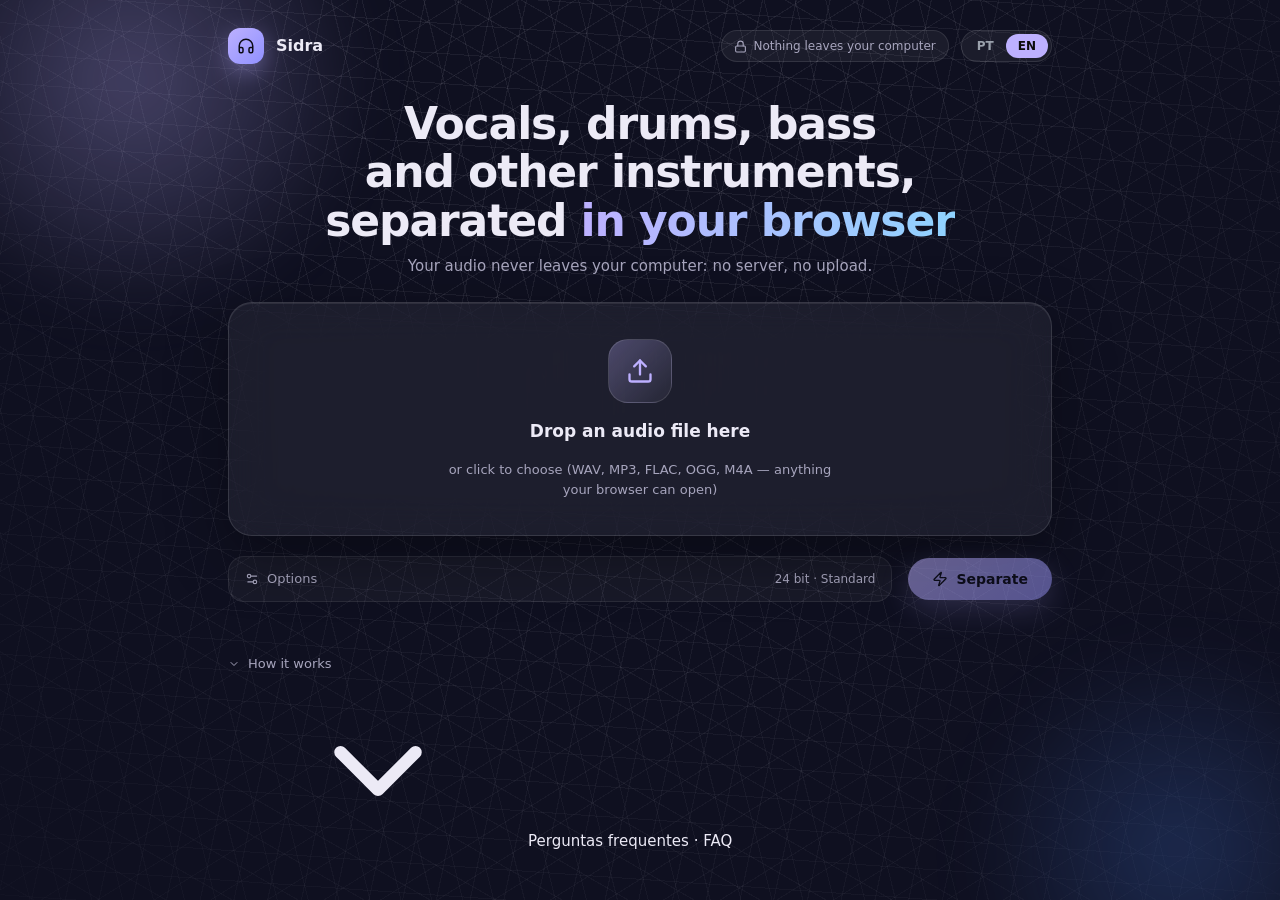
==== commit 30fe52bc: "Exporta para Traktor Stems e Ableton Live 12, waveform em barras RMS, mosaico girih estatico e conta" ====
--- a/index.html
+++ b/index.html
@@ -24,7 +24,7 @@
 <meta name="twitter:description" content="Split vocals, drums, bass and other instruments with AI. Runs locally in your browser: no upload, no sign-up.">
 <meta name="twitter:image" content="https://sidrastems.com/og.png">
 <script type="application/ld+json">
-{"@context":"https://schema.org","@type":"WebApplication","name":"Sidra","alternateName":["Sidra Stems","Sidra Stem Separator"],"url":"https://sidrastems.com/","description":"Free AI stem separator that runs in the browser. Splits a song into vocals, drums, bass and other instruments using the open-source Demucs (htdemucs) model. No upload, no sign-up.","applicationCategory":"MultimediaApplication","operatingSystem":"Any (modern web browser)","browserRequirements":"Requires WebAssembly; WebGPU recommended (Chrome or Edge 113+)","inLanguage":["pt-BR","en"],"isAccessibleForFree":true,"offers":{"@type":"Offer","price":"0","priceCurrency":"USD"},"featureList":["Separa voz, bateria, baixo e outros","Roda no navegador, sem upload","Exporta WAV 16 ou 24 bits e .zip","Separate vocals, drums, bass and other stems","Runs locally, your audio never leaves your device"]}
+{"@context":"https://schema.org","@type":"WebApplication","name":"Sidra","alternateName":["Sidra Stems","Sidra Stem Separator"],"url":"https://sidrastems.com/","description":"Free AI stem separator that runs in the browser. Splits a song into vocals, drums, bass and other instruments using the open-source Demucs (htdemucs) model. No upload, no sign-up.","applicationCategory":"MultimediaApplication","operatingSystem":"Any (modern web browser)","browserRequirements":"Requires WebAssembly; WebGPU recommended (Chrome or Edge 113+)","inLanguage":["pt-BR","en"],"isAccessibleForFree":true,"offers":{"@type":"Offer","price":"0","priceCurrency":"USD"},"featureList":["Separa voz, bateria, baixo e outros","Roda no navegador, sem upload","Exporta WAV 16 ou 24 bits e .zip","Exporta Traktor Stems (.stem.mp4) e projeto do Ableton Live 12","Export Traktor Stems and Ableton Live 12 projects","Separate vocals, drums, bass and other stems","Runs locally, your audio never leaves your device"]}
 </script>
 <meta name="color-scheme" content="dark">
 <style>
@@ -66,6 +66,19 @@
   /* ---- página e brilhos de fundo ---- */
   .pagina { background: var(--fundo); color: var(--texto); font: 15px/1.5 system-ui, -apple-system, "Segoe UI", sans-serif;
             min-height: 100dvh; display: flex; flex-direction: column; position: relative; overflow: hidden; isolation: isolate; }
+  /* ---- mosaico girih (cinco direções: 0°, 36°, 72°, 108°, 144°), duas camadas em sentidos opostos + vinheta ---- */
+  .mosaico { position: absolute; inset: 0; overflow: hidden; --girih-cor: rgba(236,234,246,.065); --girih-celula: 30px; }
+  .mosaico::before, .mosaico::after { content: ""; position: absolute; inset: -30%; }
+  .mosaico::before { background:
+      repeating-linear-gradient(0deg, var(--girih-cor) 0 1px, transparent 1px var(--girih-celula)),
+      repeating-linear-gradient(72deg, var(--girih-cor) 0 1px, transparent 1px var(--girih-celula)),
+      repeating-linear-gradient(144deg, var(--girih-cor) 0 1px, transparent 1px var(--girih-celula));
+    transform: translate(18px,10px) rotate(4deg); }
+  .mosaico::after { background:
+      repeating-linear-gradient(36deg, var(--girih-cor) 0 1px, transparent 1px var(--girih-celula)),
+      repeating-linear-gradient(108deg, var(--girih-cor) 0 1px, transparent 1px var(--girih-celula));
+    transform: translate(-14px,12px) rotate(-6deg) scale(1.1); }
+  .mosaico-vinheta { position: absolute; inset: 0; background: radial-gradient(ellipse at 50% 0%, transparent 30%, rgba(15,16,32,.8) 100%); }
   .brilhos { position: absolute; inset: 0; overflow: hidden; pointer-events: none; z-index: 0; }
   .brilho { position: absolute; border-radius: 50%; filter: blur(30px); }
   .brilho-a { width: 520px; height: 520px; left: -10%; top: -20%;
@@ -196,8 +209,12 @@
   .transporte-tempo { font-variant-numeric: tabular-nums; font-weight: 700; }
   .transporte-tempo .total { color: var(--suave); font-weight: 400; }
   #resumo { font-size: 12px; color: var(--suave); white-space: nowrap; overflow: hidden; text-overflow: ellipsis; }
-  #baixar-todos { font-size: 13px; padding: 10px 16px; background: var(--vidro-leve); border: 1px solid var(--borda-3); color: var(--texto); }
-  #baixar-todos:hover { background: var(--vidro-forte); }
+  #baixar-todos, #exp-traktor, #exp-ableton { font-size: 13px; padding: 10px 14px; background: var(--vidro-leve); border: 1px solid var(--borda-3); color: var(--texto); display: inline-flex; align-items: center; gap: 8px; }
+  #baixar-todos:hover, #exp-traktor:hover, #exp-ableton:hover { background: var(--vidro-forte); }
+  #baixar-todos .icone, #exp-traktor .icone, #exp-ableton .icone { width: 16px; height: 16px; color: var(--ac); }
+  #exportar { display: flex; flex-wrap: wrap; gap: 8px; }
+  #exportar button[aria-busy="true"] { opacity: .6; cursor: progress; }
+  #exportar button:disabled { opacity: .45; cursor: not-allowed; }
 
   /* ---- cartões de stem ---- */
   #grade-stems { display: grid; grid-template-columns: repeat(auto-fit, minmax(min(100%, 340px), 1fr)); gap: 14px; }
@@ -256,6 +273,11 @@
   <defs>
     <symbol id="i-upload" viewBox="0 0 24 24" fill="none" stroke="currentColor" stroke-width="2" stroke-linecap="round" stroke-linejoin="round"><path d="M21 15v4a2 2 0 0 1-2 2H5a2 2 0 0 1-2-2v-4"/><polyline points="17 8 12 3 7 8"/><line x1="12" x2="12" y1="3" y2="15"/></symbol>
     <symbol id="i-download" viewBox="0 0 24 24" fill="none" stroke="currentColor" stroke-width="2" stroke-linecap="round" stroke-linejoin="round"><path d="M21 15v4a2 2 0 0 1-2 2H5a2 2 0 0 1-2-2v-4"/><polyline points="7 10 12 15 17 10"/><line x1="12" x2="12" y1="15" y2="3"/></symbol>
+    <symbol id="i-zip" viewBox="0 0 24 24" fill="none" stroke="currentColor" stroke-width="2" stroke-linecap="round" stroke-linejoin="round"><rect width="20" height="5" x="2" y="3" rx="1"/><path d="M4 8v11a2 2 0 0 0 2 2h12a2 2 0 0 0 2-2V8"/><path d="M10 12h4"/></symbol>
+    <symbol id="i-decks" viewBox="0 0 24 24" fill="none" stroke="currentColor" stroke-width="2" stroke-linecap="round" stroke-linejoin="round"><circle cx="7" cy="12" r="5"/><circle cx="17" cy="12" r="5"/><circle cx="7" cy="12" r="1"/><circle cx="17" cy="12" r="1"/></symbol>
+    <symbol id="i-ableton" viewBox="0 0 24 24" fill="currentColor"><rect x="3" y="4" width="2.2" height="16" rx=".4"/><rect x="7.4" y="4" width="2.2" height="16" rx=".4"/><rect x="11.8" y="4" width="2.2" height="16" rx=".4"/><rect x="16.2" y="4" width="2.2" height="16" rx=".4"/><rect x="3" y="4" width="18" height="2.2" rx=".4"/><rect x="3" y="17.8" width="18" height="2.2" rx=".4"/></symbol>
+    <symbol id="i-traktor" viewBox="0 0 24 24" fill="none" stroke="currentColor" stroke-width="2.4" stroke-linecap="round"><circle cx="12" cy="12" r="8.5"/><path d="M7.5 9.5h9"/><path d="M12 9.5v7.5"/></symbol>
+    <symbol id="i-daw" viewBox="0 0 24 24" fill="none" stroke="currentColor" stroke-width="2" stroke-linecap="round" stroke-linejoin="round"><rect width="18" height="18" x="3" y="3" rx="2"/><path d="M3 9h18"/><path d="M3 15h18"/><path d="M8 5.5h5"/><path d="M12 11.5h6"/><path d="M6 17.5h7"/></symbol>
     <symbol id="i-play" viewBox="0 0 24 24" fill="none" stroke="currentColor" stroke-width="2" stroke-linecap="round" stroke-linejoin="round"><polygon points="6 3 20 12 6 21 6 3" fill="currentColor"/></symbol>
     <symbol id="i-pause" viewBox="0 0 24 24" fill="none" stroke="currentColor" stroke-width="2" stroke-linecap="round" stroke-linejoin="round"><rect x="14" y="4" width="4" height="16" rx="1" fill="currentColor"/><rect x="6" y="4" width="4" height="16" rx="1" fill="currentColor"/></symbol>
     <symbol id="i-volume" viewBox="0 0 24 24" fill="none" stroke="currentColor" stroke-width="2" stroke-linecap="round" stroke-linejoin="round"><path d="M11 4.702a.705.705 0 0 0-1.203-.498L6.413 7.587A1.4 1.4 0 0 1 5.416 8H3a1 1 0 0 0-1 1v6a1 1 0 0 0 1 1h2.416a1.4 1.4 0 0 1 .997.413l3.383 3.384A.705.705 0 0 0 11 19.298z"/><path d="M16 9a5 5 0 0 1 0 6"/><path d="M19.364 18.364a9 9 0 0 0 0-12.728"/></symbol>
@@ -276,7 +298,7 @@
 </svg>
 
 <div class="pagina">
-  <div class="brilhos" aria-hidden="true"><div class="brilho brilho-a"></div><div class="brilho brilho-b"></div></div>
+  <div class="brilhos" aria-hidden="true"><div class="mosaico"></div><div class="mosaico-vinheta"></div><div class="brilho brilho-a"></div><div class="brilho brilho-b"></div></div>
 
   <main class="conteudo">
     <header class="topo">
@@ -377,7 +399,11 @@
           <strong class="transporte-tempo"><span id="tempo">0:00</span> <span class="total">/ <span id="duracao-total">0:00</span></span></strong>
           <span id="resumo"></span>
         </div>
-        <button type="button" id="baixar-todos" class="btn btn-secundario"><span class="icone"><svg class="ic"><use href="#i-download"/></svg></span><span data-i18n="baixarTodos">Baixar todos</span></button>
+        <div id="exportar" role="group" aria-label="Export">
+          <button type="button" id="baixar-todos" class="btn btn-secundario" data-i18n-aria="expWavAria" aria-label="Download the 4 WAVs in a .zip"><span class="icone"><svg class="ic"><use href="#i-zip"/></svg></span><span data-i18n="expWav">WAV (.zip)</span></button>
+          <button type="button" id="exp-traktor" class="btn btn-secundario" data-i18n-aria="expTraktorAria" aria-label="Download a .stem.mp4 file for Traktor"><span class="icone"><svg class="ic"><use href="#i-traktor"/></svg></span><span data-i18n="expTraktor">Traktor Stems</span></button>
+          <button type="button" id="exp-ableton" class="btn btn-secundario" data-i18n-aria="expAbletonAria" aria-label="Download an Ableton Live 12 project"><span class="icone"><svg class="ic"><use href="#i-ableton"/></svg></span><span data-i18n="expAbleton">Ableton Live</span></button>
+        </div>
       </div>
 
       <div id="grade-stems">
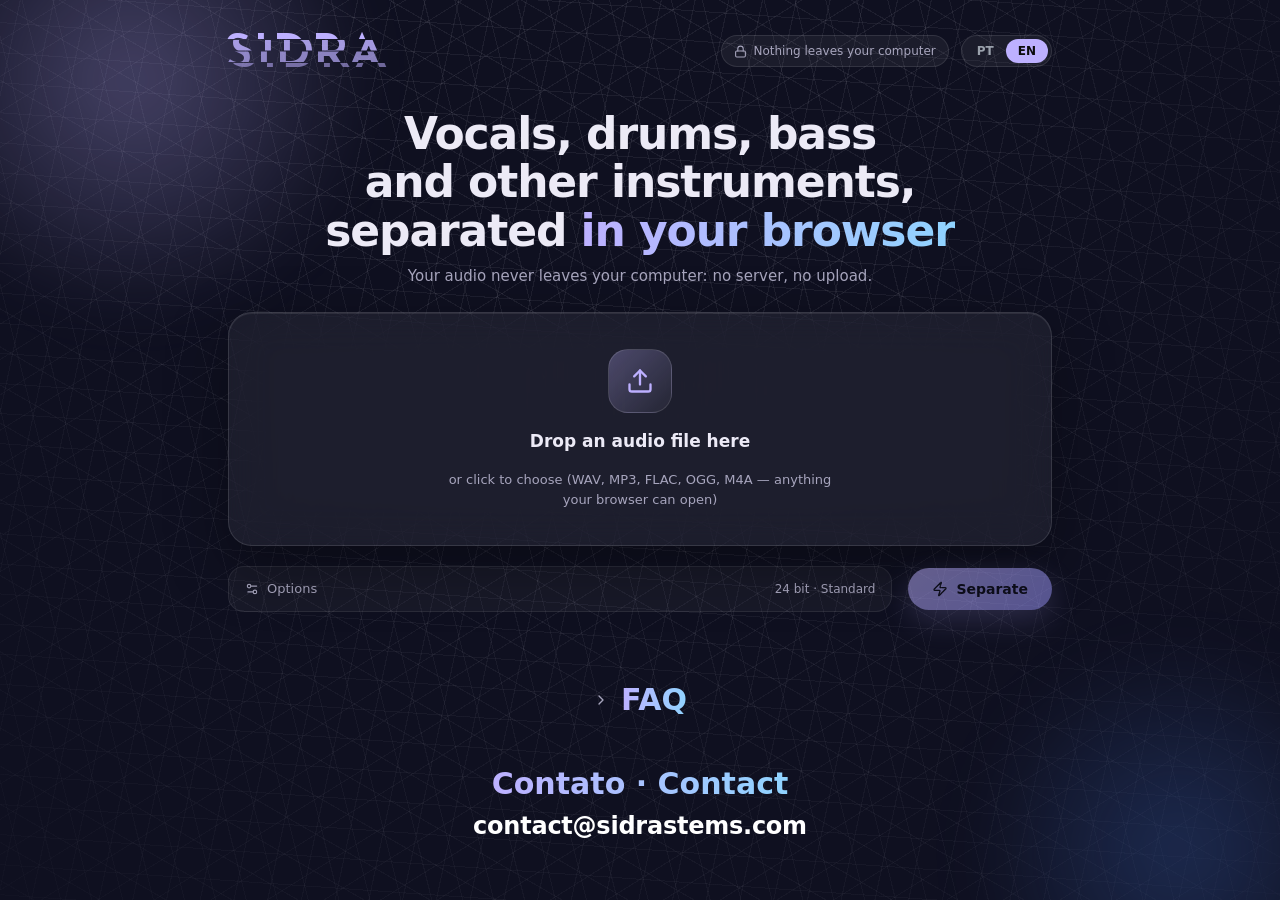
==== commit 3b0fef3c: "Logos oficiais Ableton/Traktor, clique na waveform, contato e FAQ em camadas; pendencias" ====
--- a/index.html
+++ b/index.html
@@ -4,11 +4,15 @@
 <meta charset="utf-8">
 <meta name="viewport" content="width=device-width, initial-scale=1">
 <title>Sidra · Separador de Stems</title>
-<link rel="icon" href="favicon.svg" type="image/svg+xml">
+<link rel="icon" href="sidra-icone.png" type="image/png">
+<link rel="apple-touch-icon" href="apple-touch-icon.png">
+<link rel="manifest" href="manifest.webmanifest">
+<link rel="preload" href="fontes/reem-kufi-600-latin.woff" as="font" type="font/woff" crossorigin>
+<link rel="stylesheet" href="sidra-wordmark.css">
 <link rel="canonical" href="https://sidrastems.com/">
 <meta name="description" content="Sidra: separador de stems grátis no navegador. Separe voz, bateria, baixo e outros instrumentos de qualquer música com IA (Demucs). Sem upload, sem cadastro. Free AI stem splitter.">
 <meta name="robots" content="index, follow, max-image-preview:large">
-<meta name="theme-color" content="#0b0d14">
+<meta name="theme-color" content="#0f1020">
 <meta property="og:type" content="website">
 <meta property="og:site_name" content="Sidra">
 <meta property="og:title" content="Sidra · Separador de Stems grátis no navegador">
@@ -125,6 +129,27 @@
   .hero { text-align: center; padding: 16px 0 4px; display: flex; flex-direction: column; gap: 10px; align-items: center; }
   .hero h1 { margin: 0; font-size: clamp(30px, 4.5vw, 44px); font-weight: 600; letter-spacing: -0.025em; line-height: 1.1; text-wrap: balance; }
   .hero h1 .destaque { background: linear-gradient(90deg, var(--ac), var(--ac2)); -webkit-background-clip: text; background-clip: text; color: transparent; }
+  /* Título e e-mail de contato "em quatro cortes" (classe .cortes-host): o contrário do logo. Em repouso está inteiro; ao passar o mouse as
+     quatro camadas (cópias recortadas por faixas, geradas pelo script logo abaixo do h1) se separam. */
+  .cortes-host { position: relative; }
+  .cortes-host .cortes { font-style: normal; position: absolute; inset: 0; pointer-events: none; user-select: none; opacity: 0;
+                     transition: transform .45s cubic-bezier(.2,.8,.2,1), opacity .45s ease; }
+  .cortes-host .cortes:nth-of-type(1) { clip-path: inset(0 0 76% 0); }
+  .cortes-host .cortes:nth-of-type(2) { clip-path: inset(26% 0 51% 0); }
+  .cortes-host .cortes:nth-of-type(3) { clip-path: inset(51% 0 26% 0); }
+  .cortes-host .cortes:nth-of-type(4) { clip-path: inset(76% 0 0 0); }
+  .cortes-host > .base { transition: opacity .45s ease; }
+  .cortes-host:hover > .base { opacity: 0; }
+  .cortes-host:hover .cortes { opacity: 1; }
+  .cortes-host:hover .cortes:nth-of-type(1) { transform: translateX(-.23em); }
+  .cortes-host:hover .cortes:nth-of-type(2) { transform: translateX(.115em); opacity: .85; }
+  .cortes-host:hover .cortes:nth-of-type(3) { transform: translateX(-.086em); opacity: .7; }
+  .cortes-host:hover .cortes:nth-of-type(4) { transform: translateX(.23em); opacity: .55; }
+  @media (prefers-reduced-motion: reduce) { .cortes-host .cortes { display: none; } .cortes-host:hover > .base { opacity: 1; } }
+  .contato { margin: 28px 0 8px; text-align: center; color: var(--suave); font-size: 14px; }
+  .contato a.email { display: inline-block; font-size: 24px; font-weight: 600; letter-spacing: -0.01em; text-decoration: none; color: #fff; }
+  .contato a.email:hover { text-decoration: underline; text-underline-offset: 4px; }
+  .contato .rotulo { display: block; width: fit-content; margin: 0 auto 6px; font-size: 30px; font-weight: 600; line-height: 1.2; }
   .hero p { margin: 0; color: var(--suave); max-width: 52ch; text-wrap: pretty; }
 
   /* ---- drop zone ---- */
@@ -212,6 +237,8 @@
   #baixar-todos, #exp-traktor, #exp-ableton { font-size: 13px; padding: 10px 14px; background: var(--vidro-leve); border: 1px solid var(--borda-3); color: var(--texto); display: inline-flex; align-items: center; gap: 8px; }
   #baixar-todos:hover, #exp-traktor:hover, #exp-ableton:hover { background: var(--vidro-forte); }
   #baixar-todos .icone, #exp-traktor .icone, #exp-ableton .icone { width: 16px; height: 16px; color: var(--ac); }
+  #exp-traktor .icone, #exp-ableton .icone { width: auto; height: 18px; display: inline-flex; align-items: center; }
+  #exp-traktor .icone img, #exp-ableton .icone img { display: block; }
   #exportar { display: flex; flex-wrap: wrap; gap: 8px; }
   #exportar button[aria-busy="true"] { opacity: .6; cursor: progress; }
   #exportar button:disabled { opacity: .45; cursor: not-allowed; }
@@ -254,12 +281,17 @@
   #toast-fechar { width: 24px; height: 24px; border: 0; background: transparent; color: var(--erro-texto); cursor: pointer; padding: 0; display: inline-flex; }
   #toast-fechar .icone { width: 16px; height: 16px; margin: auto; }
 
-  /* ---- como funciona ---- */
-  #como { margin-top: auto; color: var(--suave); font-size: 13px; }
-  #como > summary { cursor: pointer; display: inline-flex; align-items: center; gap: 8px; }
-  #como > summary .icone { width: 12px; height: 12px; }
-  #como p { margin: 8px 0 0; max-width: 70ch; text-wrap: pretty; }
-  #como p strong { color: var(--texto); font-weight: 500; }
+  /* ---- FAQ (com "Como funciona" dentro) ---- */
+  #faq { margin-top: auto; color: var(--suave); font-size: 12.5px; }
+  #faq > summary { cursor: pointer; display: flex; justify-content: center; align-items: center; gap: 12px; font-size: 30px; font-weight: 600; line-height: 1.2; }
+  /* chevron do FAQ: deitado (aponta à direita) fechado e para baixo aberto */
+  #faq > summary .icone { width: 16px; height: 16px; transform: rotate(-90deg); transition: transform .2s ease; }
+  #faq[open] > summary .icone { transform: rotate(0deg); }
+  #faq > summary > .cortes-host { display: inline-block; }
+  .grad > .base, .grad > .cortes { background: linear-gradient(90deg, var(--ac), var(--ac2)); -webkit-background-clip: text; background-clip: text; color: transparent; }
+  #faq p { margin: 6px 0 0; max-width: none; text-wrap: wrap; }
+  #faq p strong { color: var(--texto); font-weight: 500; }
+  #faq .como-t { margin: 14px 0 0; font-size: 15px; font-weight: 600; color: var(--texto); }
 
   @media (max-width: 560px) {
     .conteudo { padding: 20px 16px 40px; }
@@ -303,8 +335,7 @@
   <main class="conteudo">
     <header class="topo">
       <div class="marca">
-        <span class="marca-logo"><span class="icone"><svg class="ic"><use href="#i-headphones"/></svg></span></span>
-        <strong data-i18n="titulo">Sidra</strong>
+        <span class="sidra-wordmark" aria-label="Sidra" style="font-size:46px"><span class="g">SIDRA</span><i aria-hidden="true">SIDRA</i><i aria-hidden="true">SIDRA</i><i aria-hidden="true">SIDRA</i><i aria-hidden="true">SIDRA</i></span>
       </div>
       <div class="topo-dir">
         <span class="privacidade"><span class="icone"><svg class="ic"><use href="#i-lock"/></svg></span><span data-i18n="privacidade">Nada sai do seu computador</span></span>
@@ -318,7 +349,8 @@
     <!-- estados "inicial" e "arquivo" -->
     <section id="tela-selecao" style="display:contents">
       <div class="hero">
-        <h1><span data-i18n="sub1">Voz, bateria, baixo e outros instrumentos, separados</span> <span class="destaque" data-i18n="sub2">no seu navegador</span></h1>
+        <h1 class="cortes-host"><span class="base"><span data-i18n="sub1">Voz, bateria, baixo e outros instrumentos, separados</span> <span class="destaque" data-i18n="sub2">no seu navegador</span></span></h1>
+        <script>(function(){var h=document.querySelector(".hero h1"),b=h.firstChild;for(var i=0;i<4;i++){var c=document.createElement("i");c.className="cortes";c.setAttribute("aria-hidden","true");c.innerHTML=b.innerHTML;h.appendChild(c)}})()</script>
         <p data-i18n="sub3b">O áudio não sai do seu computador: não há servidor nem upload.</p>
       </div>
 
@@ -401,8 +433,8 @@
         </div>
         <div id="exportar" role="group" aria-label="Export">
           <button type="button" id="baixar-todos" class="btn btn-secundario" data-i18n-aria="expWavAria" aria-label="Download the 4 WAVs in a .zip"><span class="icone"><svg class="ic"><use href="#i-zip"/></svg></span><span data-i18n="expWav">WAV (.zip)</span></button>
-          <button type="button" id="exp-traktor" class="btn btn-secundario" data-i18n-aria="expTraktorAria" aria-label="Download a .stem.mp4 file for Traktor"><span class="icone"><svg class="ic"><use href="#i-traktor"/></svg></span><span data-i18n="expTraktor">Traktor Stems</span></button>
-          <button type="button" id="exp-ableton" class="btn btn-secundario" data-i18n-aria="expAbletonAria" aria-label="Download an Ableton Live 12 project"><span class="icone"><svg class="ic"><use href="#i-ableton"/></svg></span><span data-i18n="expAbleton">Ableton Live</span></button>
+          <button type="button" id="exp-traktor" class="btn btn-secundario" data-i18n-aria="expTraktorAria" aria-label="Download a .stem.mp4 file for Traktor"><span class="icone"><img src="logo-traktor.png" alt="" width="18" height="18"></span><span data-i18n="expTraktor">Traktor Stems</span></button>
+          <button type="button" id="exp-ableton" class="btn btn-secundario" data-i18n-aria="expAbletonAria" aria-label="Download an Ableton Live 12 project"><span class="icone"><img src="logo-ableton.svg" alt="" width="30" height="14"></span><span data-i18n="expAbleton">Ableton Live</span></button>
         </div>
       </div>
 
@@ -499,30 +531,35 @@
 
     </section>
 
-    <details id="como">
-      <summary><span class="icone"><svg class="ic"><use href="#i-chev"/></svg></span><span data-i18n="comoT">Como funciona</span></summary>
-      <p><span data-i18n-html="comoHtml">O modelo <a href="https://github.com/facebookresearch/demucs">htdemucs</a> (Demucs v4, Meta/FAIR, licença MIT) roda aqui mesmo, com o <a href="https://onnxruntime.ai/">ONNX Runtime Web</a>. A saída é sempre 44,1 kHz estéreo.</span></p>
-      <p><strong data-i18n="req">Requisitos</strong>: <span data-i18n="reqTxt">Funciona melhor no Chrome ou no Edge 113+, que usam a placa de vídeo (WebGPU). Firefox e Safari usam a CPU: é mais lento e chega a ~3 GB de memória. Na primeira visita são baixados ~90 MB do modelo (depois ficam em cache). Precisa de memória livre suficiente; celular não é recomendado e músicas acima de 15 minutos podem esgotá-la.</span></p>
-      <p><strong data-i18n="uso">Uso</strong>: <span data-i18n="usoTxt">O áudio não sai do seu computador. Envie apenas áudio que você tem direito de usar e processar. O modelo é o htdemucs (Demucs, Meta/FAIR, licença MIT); o resultado pode não ser perfeito.</span></p>
+    <details id="faq">
+      <summary><span class="icone"><svg class="ic"><use href="#i-chev"/></svg></span><span class="cortes-host grad"><span class="base">FAQ</span></span></summary>
+      <div class="como-bloco">
+        <h3 class="como-t" data-i18n="comoT">Como funciona</h3>
+        <p><span data-i18n-html="comoHtml">O modelo <a href="https://github.com/facebookresearch/demucs">htdemucs</a> (Demucs v4, Meta/FAIR, licença <strong>MIT</strong>) roda <strong>no seu navegador</strong> via <a href="https://onnxruntime.ai/">ONNX Runtime Web</a>. Saída: <strong>44,1 kHz estéreo</strong>.</span></p>
+        <p><strong data-i18n="req">Requisitos</strong>: <span data-i18n-html="reqTxt"><strong>Chrome ou Edge 113+</strong> usam a placa de vídeo (<strong>WebGPU</strong>); Firefox e Safari usam a CPU, bem mais lento. Na primeira visita baixa <strong>~90 MB</strong> do modelo (depois fica em cache). Celular não é recomendado e músicas acima de <strong>15 min</strong> podem esgotar a memória.</span></p>
+        <p><strong data-i18n="uso">Uso</strong>: <span data-i18n-html="usoTxt">Seu áudio <strong>nunca sai do computador</strong>. Envie só áudio que você tem <strong>direito de usar</strong>; o resultado pode não ser perfeito.</span></p>
+      </div>
+      <div lang="pt-BR">
+        <p><strong>O que é um stem?</strong> Uma <strong>faixa isolada</strong> da música: voz, bateria, baixo ou outros.</p>
+        <p><strong>Como separar a voz?</strong> Envie o áudio (MP3, WAV, FLAC…) e receba os stems em <strong>poucos minutos</strong>, direto no navegador.</p>
+        <p><strong>É grátis? Precisa de cadastro?</strong> <strong>Grátis</strong> e <strong>sem cadastro</strong>; sem servidor nem upload.</p>
+        <p><strong>Que modelo usa?</strong> <strong>htdemucs</strong> (Demucs v4, Meta/FAIR, MIT) com ONNX Runtime Web.</p>
+        <p><strong>Posso baixar os stems?</strong> Sim, em <strong>WAV 16/24 bits</strong>, faixa por faixa ou num <strong>.zip</strong>.</p>
+      </div>
+      <div lang="en">
+        <p><strong>What is a stem?</strong> An <strong>isolated track</strong> of a song: vocals, drums, bass or other.</p>
+        <p><strong>How do I remove vocals?</strong> Upload your audio (MP3, WAV, FLAC…) and get the stems in <strong>a few minutes</strong>, right in your browser.</p>
+        <p><strong>Is it free? Do I need an account?</strong> <strong>Free</strong> and <strong>no sign-up</strong>; no server, no upload.</p>
+        <p><strong>Which model does it use?</strong> <strong>htdemucs</strong> (Demucs v4, Meta/FAIR, MIT) with ONNX Runtime Web.</p>
+        <p><strong>Can I download the stems?</strong> Yes, as <strong>16/24-bit WAV</strong>, one by one or in a <strong>.zip</strong>.</p>
+      </div>
     </details>
-
-    <details id="faq">
-      <summary><span class="icone"><svg class="ic"><use href="#i-chev"/></svg></span><span>Perguntas frequentes · FAQ</span></summary>
-      <div lang="pt-BR">
-        <p><strong>O que é um stem?</strong> É uma faixa isolada de uma música: voz, bateria, baixo ou os demais instrumentos.</p>
-        <p><strong>Como separar a voz de uma música?</strong> Envie o áudio (MP3, WAV, FLAC e outros) e o Sidra separa voz, bateria, baixo e outros em poucos minutos, direto no navegador.</p>
-        <p><strong>É grátis? Precisa de cadastro?</strong> É grátis e não pede cadastro. O áudio não sai do seu computador: não há servidor nem upload.</p>
-        <p><strong>Que modelo usa?</strong> O htdemucs (Demucs v4, Meta/FAIR, licença MIT), executado com ONNX Runtime Web.</p>
-        <p><strong>Posso baixar os stems?</strong> Sim, em WAV de 16 ou 24 bits, faixa por faixa ou todas num .zip.</p>
-      </div>
-      <div lang="en">
-        <p><strong>What is a stem?</strong> An isolated track from a song: vocals, drums, bass or the remaining instruments.</p>
-        <p><strong>How do I remove vocals or make an acapella?</strong> Upload your audio and Sidra splits it into vocals, drums, bass and other instruments in your browser.</p>
-        <p><strong>Is it free? Do I need an account?</strong> It is free with no sign-up. Your audio never leaves your device: there is no server and no upload.</p>
-        <p><strong>Which model does it use?</strong> htdemucs (Demucs v4, Meta/FAIR, MIT license), run with ONNX Runtime Web.</p>
-        <p><strong>Can I download the stems?</strong> Yes, as 16 or 24-bit WAV, one by one or all in a .zip.</p>
-      </div>
-    </details>
+    <footer class="contato">
+      <span class="rotulo cortes-host grad"><span class="base"><span lang="pt-BR">Contato</span> · <span lang="en">Contact</span></span></span>
+      <span id="email-contato"><noscript>contact [arroba] sidrastems.com</noscript></span>
+      <script>(function(){var e=["contact","sidrastems.com"].join("@"),a=document.createElement("a");a.className="email";a.href="mailto:"+e;a.textContent=e;document.getElementById("email-contato").appendChild(a);
+document.querySelectorAll(".cortes-host").forEach(function(h){var b=h.querySelector(":scope > .base");if(!b||h.querySelector(":scope > .cortes"))return;for(var i=0;i<4;i++){var c=document.createElement("i");c.className="cortes";c.setAttribute("aria-hidden","true");c.innerHTML=b.innerHTML;h.appendChild(c)}})})()</script>
+    </footer>
   </main>
 
   <!-- toast de erro (fora do fluxo, canto inferior direito) -->
--- a/sidra-wordmark.css
+++ b/sidra-wordmark.css
@@ -0,0 +1,29 @@
+/* Sidra — wordmark "quatro cortes" (proposta 2b). Fonte: Reem Kufi 600 (Google Fonts).
+   Uso:
+   <span class="sidra-wordmark"><span class="g">SIDRA</span><i>SIDRA</i><i>SIDRA</i><i>SIDRA</i><i>SIDRA</i></span>
+   Tamanho = font-size (tudo em em). Cor = color. Abaixo de 20px use .sidra-wordmark--solid. */
+@font-face{font-family:'Reem Kufi';font-style:normal;font-weight:600;font-display:swap;src:url(fontes/reem-kufi-600-latin.woff) format('woff')}
+.sidra-wordmark{position:relative;display:inline-block;font:600 1em/1 'Reem Kufi',sans-serif;letter-spacing:.08em;color:oklch(0.80 0.12 290);white-space:nowrap}
+.sidra-wordmark .g{visibility:hidden}
+.sidra-wordmark i{position:absolute;inset:0;font-style:normal}
+.sidra-wordmark i:nth-of-type(1){clip-path:inset(0 0 76% 0);transform:translateX(-.095em)}
+.sidra-wordmark i:nth-of-type(2){clip-path:inset(26% 0 51% 0);transform:translateX(.048em);opacity:.85}
+.sidra-wordmark i:nth-of-type(3){clip-path:inset(51% 0 26% 0);transform:translateX(-.036em);opacity:.7}
+.sidra-wordmark i:nth-of-type(4){clip-path:inset(76% 0 0 0);transform:translateX(.095em);opacity:.55}
+.sidra-wordmark--ink{color:#0C2A25}
+.sidra-wordmark--solid .g{visibility:visible}
+.sidra-wordmark--solid i{display:none}
+/* Ícone: só o "S", mesmos cortes, deslocamentos menores */
+.sidra-icon{position:relative;display:inline-block;font:600 1em/1 'Reem Kufi',sans-serif;color:oklch(0.80 0.12 290)}
+.sidra-icon .g{visibility:hidden}
+.sidra-icon i{position:absolute;inset:0;font-style:normal}
+.sidra-icon i:nth-of-type(1){clip-path:inset(0 0 76% 0);transform:translateX(-.08em)}
+.sidra-icon i:nth-of-type(2){clip-path:inset(26% 0 51% 0);transform:translateX(.04em);opacity:.85}
+.sidra-icon i:nth-of-type(3){clip-path:inset(51% 0 26% 0);transform:translateX(-.03em);opacity:.7}
+.sidra-icon i:nth-of-type(4){clip-path:inset(76% 0 0 0);transform:translateX(.08em);opacity:.55}
+
+/* Interação (Sidra web): ao passar o mouse as quatro camadas se juntam; ao sair, separam de novo. */
+.sidra-wordmark i{transition:transform .45s cubic-bezier(.2,.8,.2,1),opacity .45s ease}
+.marca{cursor:default}
+.marca:hover .sidra-wordmark i,.sidra-wordmark:hover i,.marca:focus-within .sidra-wordmark i{transform:translateX(0);opacity:1}
+@media (prefers-reduced-motion:reduce){.sidra-wordmark i{transition:none}}
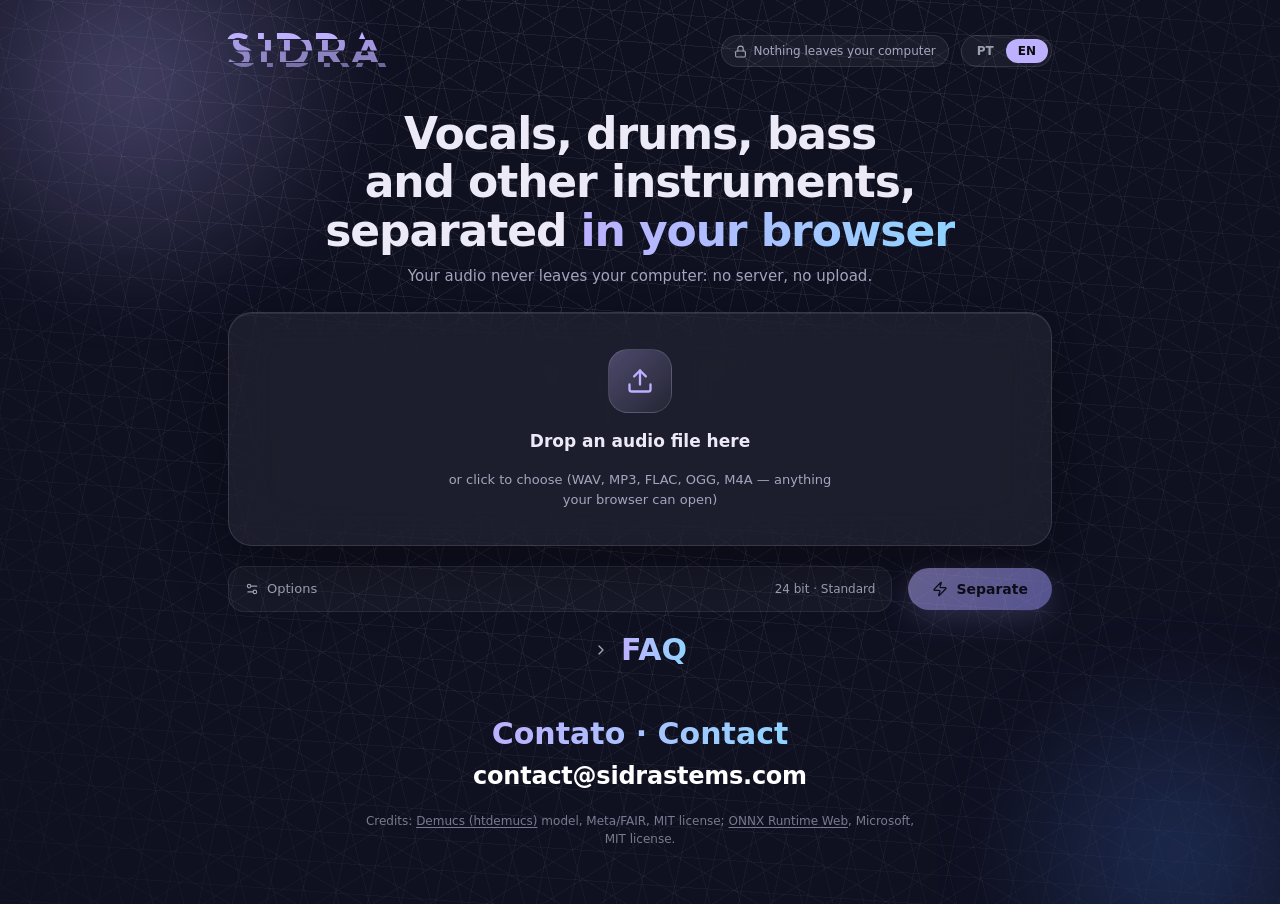
==== commit 4ca1c508: "Creditos Demucs e ONNX Runtime (LEIAME e rodape), tira symbols antigos de Ableton/Traktor, exportar " ====
--- a/index.html
+++ b/index.html
@@ -3,20 +3,21 @@
 <head>
 <meta charset="utf-8">
 <meta name="viewport" content="width=device-width, initial-scale=1">
-<title>Sidra · Separador de Stems</title>
+<title>Sidra · Stem Separator & Vocal Remover · Separador de Stems</title>
 <link rel="icon" href="sidra-icone.png" type="image/png">
 <link rel="apple-touch-icon" href="apple-touch-icon.png">
 <link rel="manifest" href="manifest.webmanifest">
 <link rel="preload" href="fontes/reem-kufi-600-latin.woff" as="font" type="font/woff" crossorigin>
 <link rel="stylesheet" href="sidra-wordmark.css">
 <link rel="canonical" href="https://sidrastems.com/">
-<meta name="description" content="Sidra: separador de stems grátis no navegador. Separe voz, bateria, baixo e outros instrumentos de qualquer música com IA (Demucs). Sem upload, sem cadastro. Free AI stem splitter.">
+<meta name="description" content="Free stem separator & vocal remover in your browser: isolate vocals, drums, bass. No upload. Separador de stems e removedor de vocal grátis, sem upload.">
+<meta name="keywords" content="stem separator, stem splitter, vocal remover, remove vocals online, isolate vocals, acapella maker, instrumental maker, karaoke maker, extract stems from song, split audio tracks, drums bass vocals separation, DJ stems, Traktor stems, Ableton Live, MP3 to stems, Demucs, separador de stems, remover vocal, isolar voz, extrair acapella, separar faixas de áudio, separar voz da música">
 <meta name="robots" content="index, follow, max-image-preview:large">
 <meta name="theme-color" content="#0f1020">
 <meta property="og:type" content="website">
 <meta property="og:site_name" content="Sidra">
-<meta property="og:title" content="Sidra · Separador de Stems grátis no navegador">
-<meta property="og:description" content="Separe voz, bateria, baixo e outros instrumentos com IA, direto no navegador. Sem upload, sem cadastro. Free stem separator.">
+<meta property="og:title" content="Sidra · Stem Separator &amp; Vocal Remover grátis no navegador">
+<meta property="og:description" content="Isole voz, bateria e baixo com IA, direto no navegador: removedor de vocal e separador de stems grátis, sem upload. Free stem separator &amp; vocal remover.">
 <meta property="og:url" content="https://sidrastems.com/">
 <meta property="og:image" content="https://sidrastems.com/og.png">
 <meta property="og:image:width" content="1200">
@@ -24,11 +25,14 @@
 <meta property="og:locale" content="pt_BR">
 <meta property="og:locale:alternate" content="en_US">
 <meta name="twitter:card" content="summary_large_image">
-<meta name="twitter:title" content="Sidra · Free stem separator in your browser">
-<meta name="twitter:description" content="Split vocals, drums, bass and other instruments with AI. Runs locally in your browser: no upload, no sign-up.">
+<meta name="twitter:title" content="Sidra · Free stem separator &amp; vocal remover in your browser">
+<meta name="twitter:description" content="Isolate vocals, drums and bass, extract an acapella, split audio tracks with AI. Runs locally in your browser: no upload, no sign-up.">
 <meta name="twitter:image" content="https://sidrastems.com/og.png">
 <script type="application/ld+json">
-{"@context":"https://schema.org","@type":"WebApplication","name":"Sidra","alternateName":["Sidra Stems","Sidra Stem Separator"],"url":"https://sidrastems.com/","description":"Free AI stem separator that runs in the browser. Splits a song into vocals, drums, bass and other instruments using the open-source Demucs (htdemucs) model. No upload, no sign-up.","applicationCategory":"MultimediaApplication","operatingSystem":"Any (modern web browser)","browserRequirements":"Requires WebAssembly; WebGPU recommended (Chrome or Edge 113+)","inLanguage":["pt-BR","en"],"isAccessibleForFree":true,"offers":{"@type":"Offer","price":"0","priceCurrency":"USD"},"featureList":["Separa voz, bateria, baixo e outros","Roda no navegador, sem upload","Exporta WAV 16 ou 24 bits e .zip","Exporta Traktor Stems (.stem.mp4) e projeto do Ableton Live 12","Export Traktor Stems and Ableton Live 12 projects","Separate vocals, drums, bass and other stems","Runs locally, your audio never leaves your device"]}
+{"@context":"https://schema.org","@type":"WebApplication","name":"Sidra","alternateName":["Sidra Stems","Sidra Stem Separator","Sidra Vocal Remover","Separador de Stems"],"url":"https://sidrastems.com/","description":"Free AI stem separator that runs in the browser. Splits a song into vocals, drums, bass and other instruments using the open-source Demucs (htdemucs) model. No upload, no sign-up.","applicationCategory":"MultimediaApplication","operatingSystem":"Any (modern web browser)","browserRequirements":"Requires WebAssembly; WebGPU recommended (Chrome or Edge 113+)","inLanguage":["pt-BR","en"],"isAccessibleForFree":true,"offers":{"@type":"Offer","price":"0","priceCurrency":"USD"},"featureList":["Separa voz, bateria, baixo e outros","Roda no navegador, sem upload","Exporta WAV 16 ou 24 bits e .zip","Exporta Traktor Stems (.stem.mp4) e projeto do Ableton Live 12","Export Traktor Stems and Ableton Live 12 projects","Separate vocals, drums, bass and other stems","Runs locally, your audio never leaves your device","Vocal remover and acapella maker: isolate vocals from any song online","Remover vocal e isolar voz de qualquer música, extrair acapella"],"keywords":"stem separator, vocal remover, isolate vocals, acapella maker, karaoke maker, extract stems from song, split audio tracks, DJ stems, separador de stems, remover vocal, isolar voz"}
+</script>
+<script type="application/ld+json">
+{"@context":"https://schema.org","@type":"FAQPage","mainEntity":[{"@type":"Question","name":"How do I remove vocals from a song online?","acceptedAnswer":{"@type":"Answer","text":"Open sidrastems.com, drop in an audio file (MP3, WAV, FLAC and more) and run the separation. You get vocals, drums, bass and other as separate stems; use drums, bass and other for a karaoke or instrumental base."}},{"@type":"Question","name":"Can I isolate vocals or extract an acapella?","acceptedAnswer":{"@type":"Answer","text":"Yes. The vocals stem is isolated by the Demucs (htdemucs) model and downloaded as WAV."}},{"@type":"Question","name":"Is my audio uploaded to a server?","acceptedAnswer":{"@type":"Answer","text":"No. Separation runs locally in your browser; there is no server and no upload."}},{"@type":"Question","name":"Is Sidra free?","acceptedAnswer":{"@type":"Answer","text":"Yes, it is free and needs no sign-up."}},{"@type":"Question","name":"Como remover a voz de uma música online?","acceptedAnswer":{"@type":"Answer","text":"Abra o sidrastems.com, solte o arquivo de áudio e separe. Você recebe voz, bateria, baixo e outros em faixas separadas; use bateria, baixo e outros como base de karaokê ou instrumental."}}]}
 </script>
 <meta name="color-scheme" content="dark">
 <style>
@@ -149,6 +153,8 @@
   .contato { margin: 28px 0 8px; text-align: center; color: var(--suave); font-size: 14px; }
   .contato a.email { display: inline-block; font-size: 24px; font-weight: 600; letter-spacing: -0.01em; text-decoration: none; color: #fff; }
   .contato a.email:hover { text-decoration: underline; text-underline-offset: 4px; }
+  .contato .creditos { margin: 18px auto 0; max-width: 560px; font-size: 12px; line-height: 1.5; color: var(--suave); opacity: .7; }
+  .contato .creditos a { color: inherit; text-decoration: underline; text-underline-offset: 2px; }
   .contato .rotulo { display: block; width: fit-content; margin: 0 auto 6px; font-size: 30px; font-weight: 600; line-height: 1.2; }
   .hero p { margin: 0; color: var(--suave); max-width: 52ch; text-wrap: pretty; }
 
@@ -240,6 +246,7 @@
   #exp-traktor .icone, #exp-ableton .icone { width: auto; height: 18px; display: inline-flex; align-items: center; }
   #exp-traktor .icone img, #exp-ableton .icone img { display: block; }
   #exportar { display: flex; flex-wrap: wrap; gap: 8px; }
+  @media (max-width: 900px) { #exportar { flex: 1 1 100%; } }   /* com 4 botoes, o grupo ocupa a propria linha e nao espreme o tempo */
   #exportar button[aria-busy="true"] { opacity: .6; cursor: progress; }
   #exportar button:disabled { opacity: .45; cursor: not-allowed; }
 
@@ -307,8 +314,6 @@
     <symbol id="i-download" viewBox="0 0 24 24" fill="none" stroke="currentColor" stroke-width="2" stroke-linecap="round" stroke-linejoin="round"><path d="M21 15v4a2 2 0 0 1-2 2H5a2 2 0 0 1-2-2v-4"/><polyline points="7 10 12 15 17 10"/><line x1="12" x2="12" y1="15" y2="3"/></symbol>
     <symbol id="i-zip" viewBox="0 0 24 24" fill="none" stroke="currentColor" stroke-width="2" stroke-linecap="round" stroke-linejoin="round"><rect width="20" height="5" x="2" y="3" rx="1"/><path d="M4 8v11a2 2 0 0 0 2 2h12a2 2 0 0 0 2-2V8"/><path d="M10 12h4"/></symbol>
     <symbol id="i-decks" viewBox="0 0 24 24" fill="none" stroke="currentColor" stroke-width="2" stroke-linecap="round" stroke-linejoin="round"><circle cx="7" cy="12" r="5"/><circle cx="17" cy="12" r="5"/><circle cx="7" cy="12" r="1"/><circle cx="17" cy="12" r="1"/></symbol>
-    <symbol id="i-ableton" viewBox="0 0 24 24" fill="currentColor"><rect x="3" y="4" width="2.2" height="16" rx=".4"/><rect x="7.4" y="4" width="2.2" height="16" rx=".4"/><rect x="11.8" y="4" width="2.2" height="16" rx=".4"/><rect x="16.2" y="4" width="2.2" height="16" rx=".4"/><rect x="3" y="4" width="18" height="2.2" rx=".4"/><rect x="3" y="17.8" width="18" height="2.2" rx=".4"/></symbol>
-    <symbol id="i-traktor" viewBox="0 0 24 24" fill="none" stroke="currentColor" stroke-width="2.4" stroke-linecap="round"><circle cx="12" cy="12" r="8.5"/><path d="M7.5 9.5h9"/><path d="M12 9.5v7.5"/></symbol>
     <symbol id="i-daw" viewBox="0 0 24 24" fill="none" stroke="currentColor" stroke-width="2" stroke-linecap="round" stroke-linejoin="round"><rect width="18" height="18" x="3" y="3" rx="2"/><path d="M3 9h18"/><path d="M3 15h18"/><path d="M8 5.5h5"/><path d="M12 11.5h6"/><path d="M6 17.5h7"/></symbol>
     <symbol id="i-play" viewBox="0 0 24 24" fill="none" stroke="currentColor" stroke-width="2" stroke-linecap="round" stroke-linejoin="round"><polygon points="6 3 20 12 6 21 6 3" fill="currentColor"/></symbol>
     <symbol id="i-pause" viewBox="0 0 24 24" fill="none" stroke="currentColor" stroke-width="2" stroke-linecap="round" stroke-linejoin="round"><rect x="14" y="4" width="4" height="16" rx="1" fill="currentColor"/><rect x="6" y="4" width="4" height="16" rx="1" fill="currentColor"/></symbol>
@@ -435,6 +440,7 @@
           <button type="button" id="baixar-todos" class="btn btn-secundario" data-i18n-aria="expWavAria" aria-label="Download the 4 WAVs in a .zip"><span class="icone"><svg class="ic"><use href="#i-zip"/></svg></span><span data-i18n="expWav">WAV (.zip)</span></button>
           <button type="button" id="exp-traktor" class="btn btn-secundario" data-i18n-aria="expTraktorAria" aria-label="Download a .stem.mp4 file for Traktor"><span class="icone"><img src="logo-traktor.png" alt="" width="18" height="18"></span><span data-i18n="expTraktor">Traktor Stems</span></button>
           <button type="button" id="exp-ableton" class="btn btn-secundario" data-i18n-aria="expAbletonAria" aria-label="Download an Ableton Live 12 project"><span class="icone"><img src="logo-ableton.svg" alt="" width="30" height="14"></span><span data-i18n="expAbleton">Ableton Live</span></button>
+          <button type="button" id="btn-novo-resultado" class="btn btn-secundario" data-i18n="novo">Novo arquivo</button>
         </div>
       </div>
 
@@ -544,13 +550,21 @@
         <p><strong>Como separar a voz?</strong> Envie o áudio (MP3, WAV, FLAC…) e receba os stems em <strong>poucos minutos</strong>, direto no navegador.</p>
         <p><strong>É grátis? Precisa de cadastro?</strong> <strong>Grátis</strong> e <strong>sem cadastro</strong>; sem servidor nem upload.</p>
         <p><strong>Que modelo usa?</strong> <strong>htdemucs</strong> (Demucs v4, Meta/FAIR, MIT) com ONNX Runtime Web.</p>
+        <p><strong>Como remover a voz de uma música online?</strong> Solte o arquivo (MP3, WAV, FLAC…) e baixe o stem de <strong>bateria, baixo e outros</strong> (sem a voz) para usar como base de karaokê ou instrumental.</p>
+        <p><strong>Dá para extrair a acapella (isolar a voz)?</strong> Sim: o stem de <strong>voz</strong> sai isolado, em WAV, pronto para remix, estudo ou sampler.</p>
+        <p><strong>É um separador de stems para DJ?</strong> Exporta <strong>Traktor Stems</strong> (.stem.mp4) e um projeto do <strong>Ableton Live 12</strong>; também funciona para extrair faixas de qualquer música.</p>
+        <p><strong>Meu arquivo é enviado para algum servidor?</strong> Não: a separação roda <strong>no navegador</strong>, sem upload.</p>
         <p><strong>Posso baixar os stems?</strong> Sim, em <strong>WAV 16/24 bits</strong>, faixa por faixa ou num <strong>.zip</strong>.</p>
       </div>
       <div lang="en">
         <p><strong>What is a stem?</strong> An <strong>isolated track</strong> of a song: vocals, drums, bass or other.</p>
-        <p><strong>How do I remove vocals?</strong> Upload your audio (MP3, WAV, FLAC…) and get the stems in <strong>a few minutes</strong>, right in your browser.</p>
+        <p><strong>How do I remove vocals?</strong> Add your audio (MP3, WAV, FLAC…) and get the stems in <strong>a few minutes</strong>, right in your browser.</p>
         <p><strong>Is it free? Do I need an account?</strong> <strong>Free</strong> and <strong>no sign-up</strong>; no server, no upload.</p>
         <p><strong>Which model does it use?</strong> <strong>htdemucs</strong> (Demucs v4, Meta/FAIR, MIT) with ONNX Runtime Web.</p>
+        <p><strong>How do I remove vocals from a song online?</strong> Drop in the file (MP3, WAV, FLAC…) and download the <strong>drums, bass and other</strong> stems (no vocals) as a base for karaoke or an instrumental.</p>
+        <p><strong>Can I extract an acapella (isolate vocals)?</strong> Yes: the <strong>vocals</strong> stem comes out isolated, as WAV, ready for remixing, practice or sampling.</p>
+        <p><strong>Is it a stem separator for DJs?</strong> It exports <strong>Traktor Stems</strong> (.stem.mp4) and an <strong>Ableton Live 12</strong> project; it also works to extract stems from any song and split audio tracks.</p>
+        <p><strong>Is my file uploaded to a server?</strong> No: separation runs <strong>in your browser</strong>, no upload.</p>
         <p><strong>Can I download the stems?</strong> Yes, as <strong>16/24-bit WAV</strong>, one by one or in a <strong>.zip</strong>.</p>
       </div>
     </details>
@@ -559,6 +573,7 @@
       <span id="email-contato"><noscript>contact [arroba] sidrastems.com</noscript></span>
       <script>(function(){var e=["contact","sidrastems.com"].join("@"),a=document.createElement("a");a.className="email";a.href="mailto:"+e;a.textContent=e;document.getElementById("email-contato").appendChild(a);
 document.querySelectorAll(".cortes-host").forEach(function(h){var b=h.querySelector(":scope > .base");if(!b||h.querySelector(":scope > .cortes"))return;for(var i=0;i<4;i++){var c=document.createElement("i");c.className="cortes";c.setAttribute("aria-hidden","true");c.innerHTML=b.innerHTML;h.appendChild(c)}})})()</script>
+    <p class="creditos" data-i18n-html="creditos"></p>
     </footer>
   </main>
 
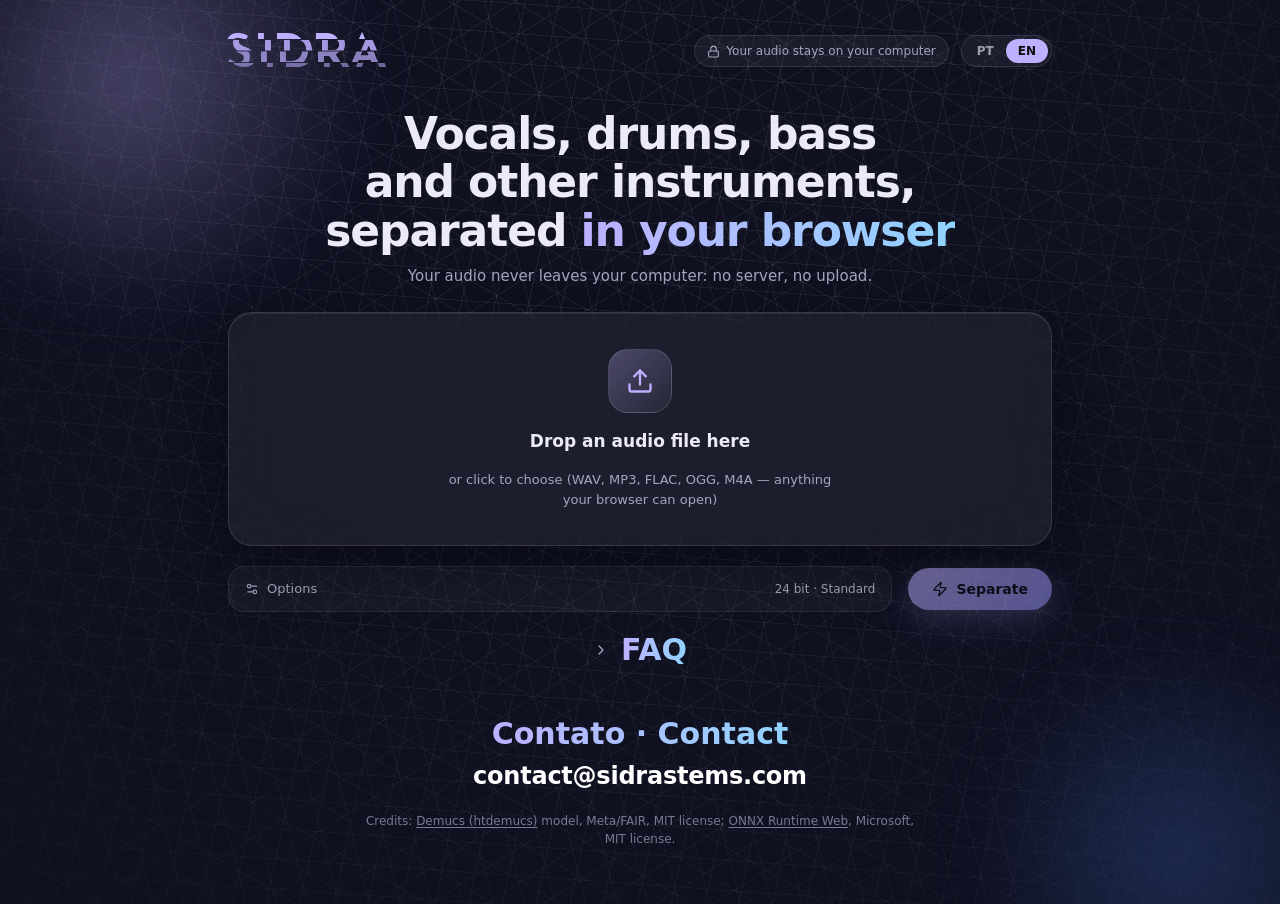
==== commit 5d33979b: "Web Analytics do Cloudflare (crossorigin por causa do COEP) e texto de privacidade citando o contado" ====
--- a/index.html
+++ b/index.html
@@ -343,7 +343,7 @@
         <span class="sidra-wordmark" aria-label="Sidra" style="font-size:46px"><span class="g">SIDRA</span><i aria-hidden="true">SIDRA</i><i aria-hidden="true">SIDRA</i><i aria-hidden="true">SIDRA</i><i aria-hidden="true">SIDRA</i></span>
       </div>
       <div class="topo-dir">
-        <span class="privacidade"><span class="icone"><svg class="ic"><use href="#i-lock"/></svg></span><span data-i18n="privacidade">Nada sai do seu computador</span></span>
+        <span class="privacidade"><span class="icone"><svg class="ic"><use href="#i-lock"/></svg></span><span data-i18n="privacidade">Seu áudio fica no seu computador</span></span>
         <div class="idiomas" role="group" data-i18n-aria="idiomaAria" aria-label="Idioma">
           <button type="button" id="idioma-pt" data-idioma="pt" aria-pressed="true">PT</button>
           <button type="button" id="idioma-en" data-idioma="en" aria-pressed="false">EN</button>
@@ -586,5 +586,8 @@
 </div>
 <script type="module" src="idiomas.js"></script>
 <script type="module" src="app.js"></script>
+<!-- Cloudflare Web Analytics: contador sem cookie; crossorigin por causa do COEP (coi-sw.js) -->
+<script type="module" crossorigin src="https://static.cloudflareinsights.com/beacon.min.js" data-cf-beacon='{"token": "ffd68405a22140c79f981888b77a3944"}'></script>
+<!-- End Cloudflare Web Analytics -->
 </body>
 </html>
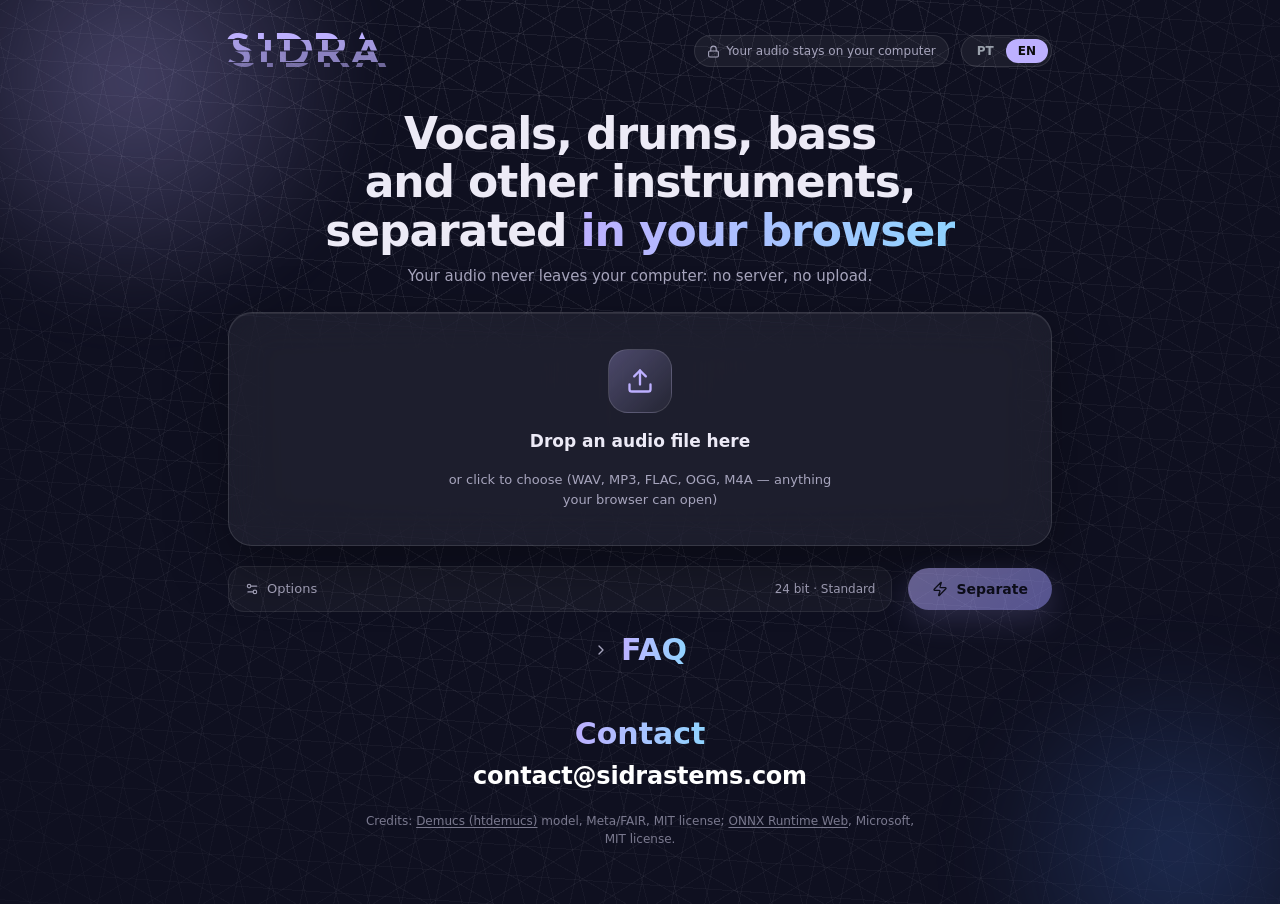
==== commit 975c9dd8: "FAQ e rotulo de contato só no idioma ativo (o outro segue no HTML, escondido por CSS, para SEO) Co-A" ====
--- a/index.html
+++ b/index.html
@@ -288,6 +288,8 @@
   #toast-fechar { width: 24px; height: 24px; border: 0; background: transparent; color: var(--erro-texto); cursor: pointer; padding: 0; display: inline-flex; }
   #toast-fechar .icone { width: 16px; height: 16px; margin: auto; }
 
+  /* só o idioma ativo aparece; o outro continua no HTML (SEO), apenas escondido; <html lang> é trocado por idiomas.js */
+  html[lang="pt-BR"] [lang="en"], html[lang="en"] [lang="pt-BR"] { display: none; }
   /* ---- FAQ (com "Como funciona" dentro) ---- */
   #faq { margin-top: auto; color: var(--suave); font-size: 12.5px; }
   #faq > summary { cursor: pointer; display: flex; justify-content: center; align-items: center; gap: 12px; font-size: 30px; font-weight: 600; line-height: 1.2; }
@@ -569,7 +571,7 @@
       </div>
     </details>
     <footer class="contato">
-      <span class="rotulo cortes-host grad"><span class="base"><span lang="pt-BR">Contato</span> · <span lang="en">Contact</span></span></span>
+      <span class="rotulo cortes-host grad"><span class="base"><span lang="pt-BR">Contato</span><span lang="en">Contact</span></span></span>
       <span id="email-contato"><noscript>contact [arroba] sidrastems.com</noscript></span>
       <script>(function(){var e=["contact","sidrastems.com"].join("@"),a=document.createElement("a");a.className="email";a.href="mailto:"+e;a.textContent=e;document.getElementById("email-contato").appendChild(a);
 document.querySelectorAll(".cortes-host").forEach(function(h){var b=h.querySelector(":scope > .base");if(!b||h.querySelector(":scope > .cortes"))return;for(var i=0;i<4;i++){var c=document.createElement("i");c.className="cortes";c.setAttribute("aria-hidden","true");c.innerHTML=b.innerHTML;h.appendChild(c)}})})()</script>
